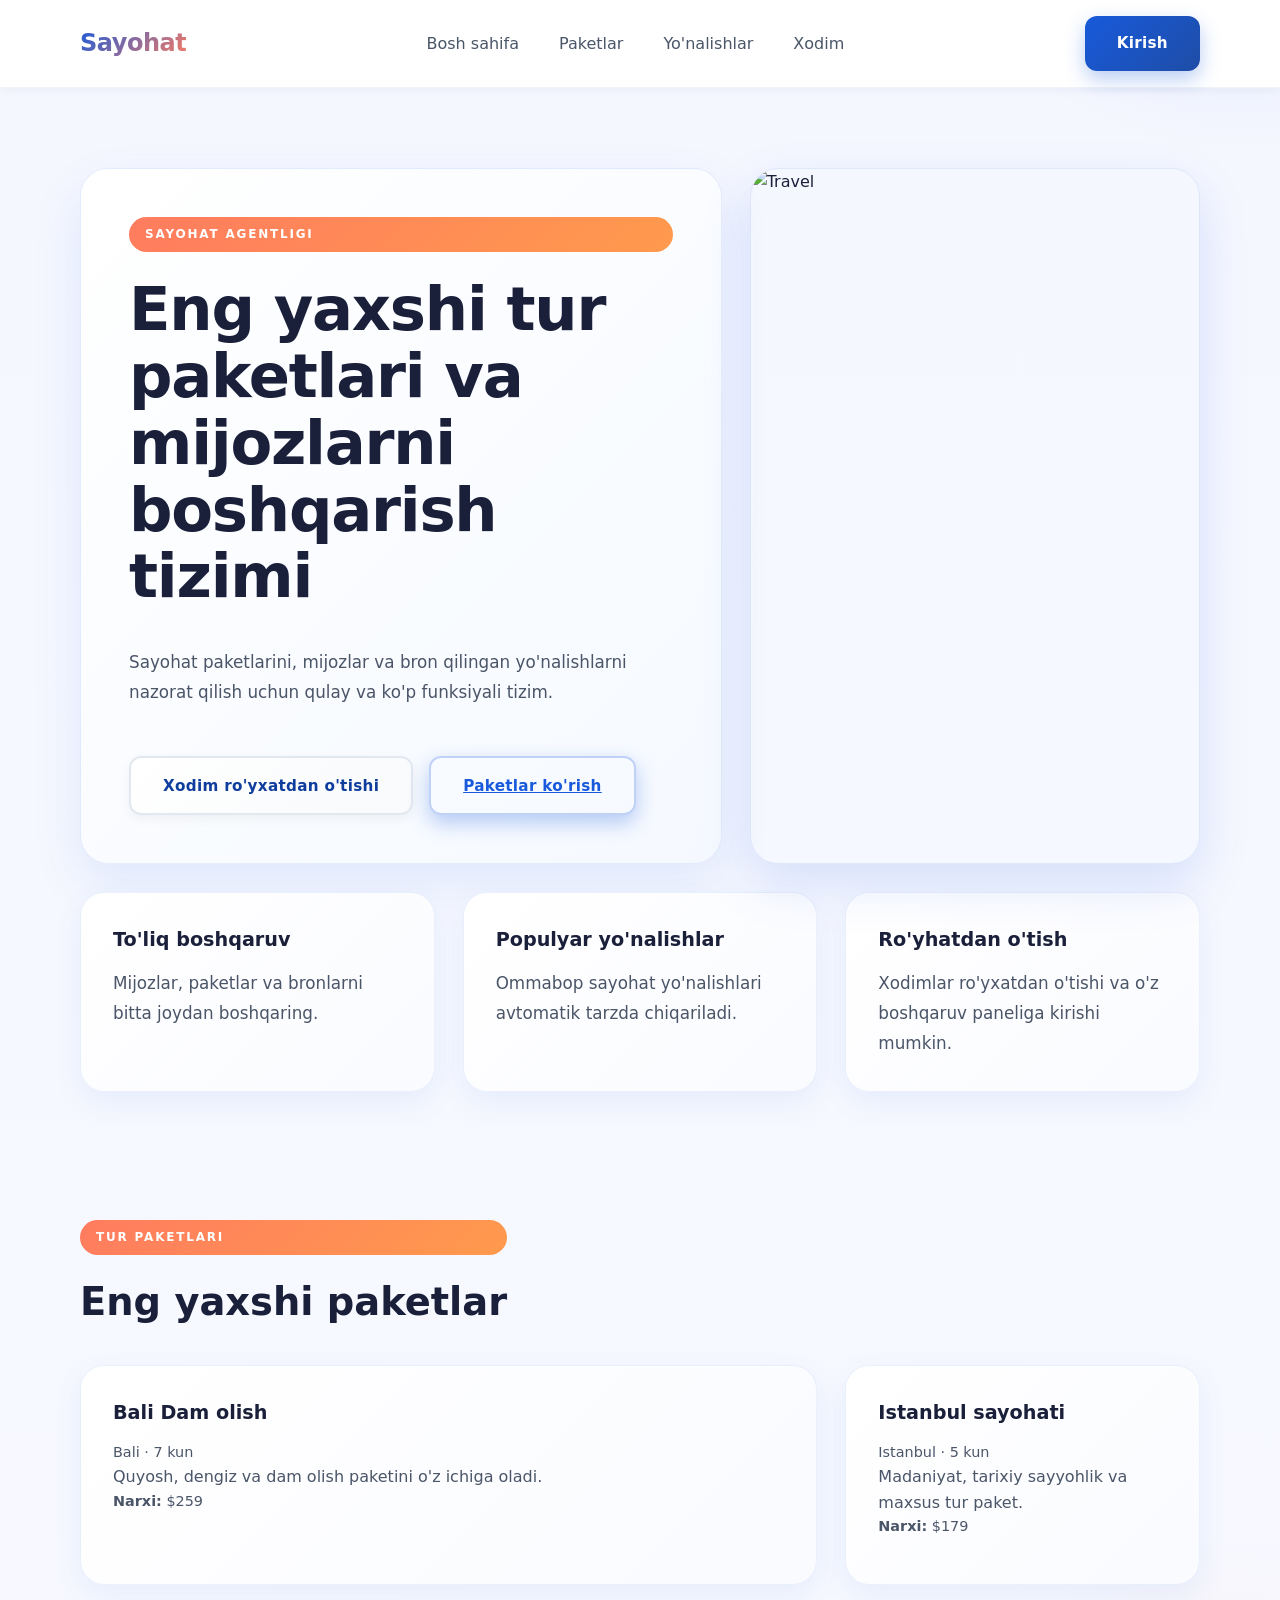
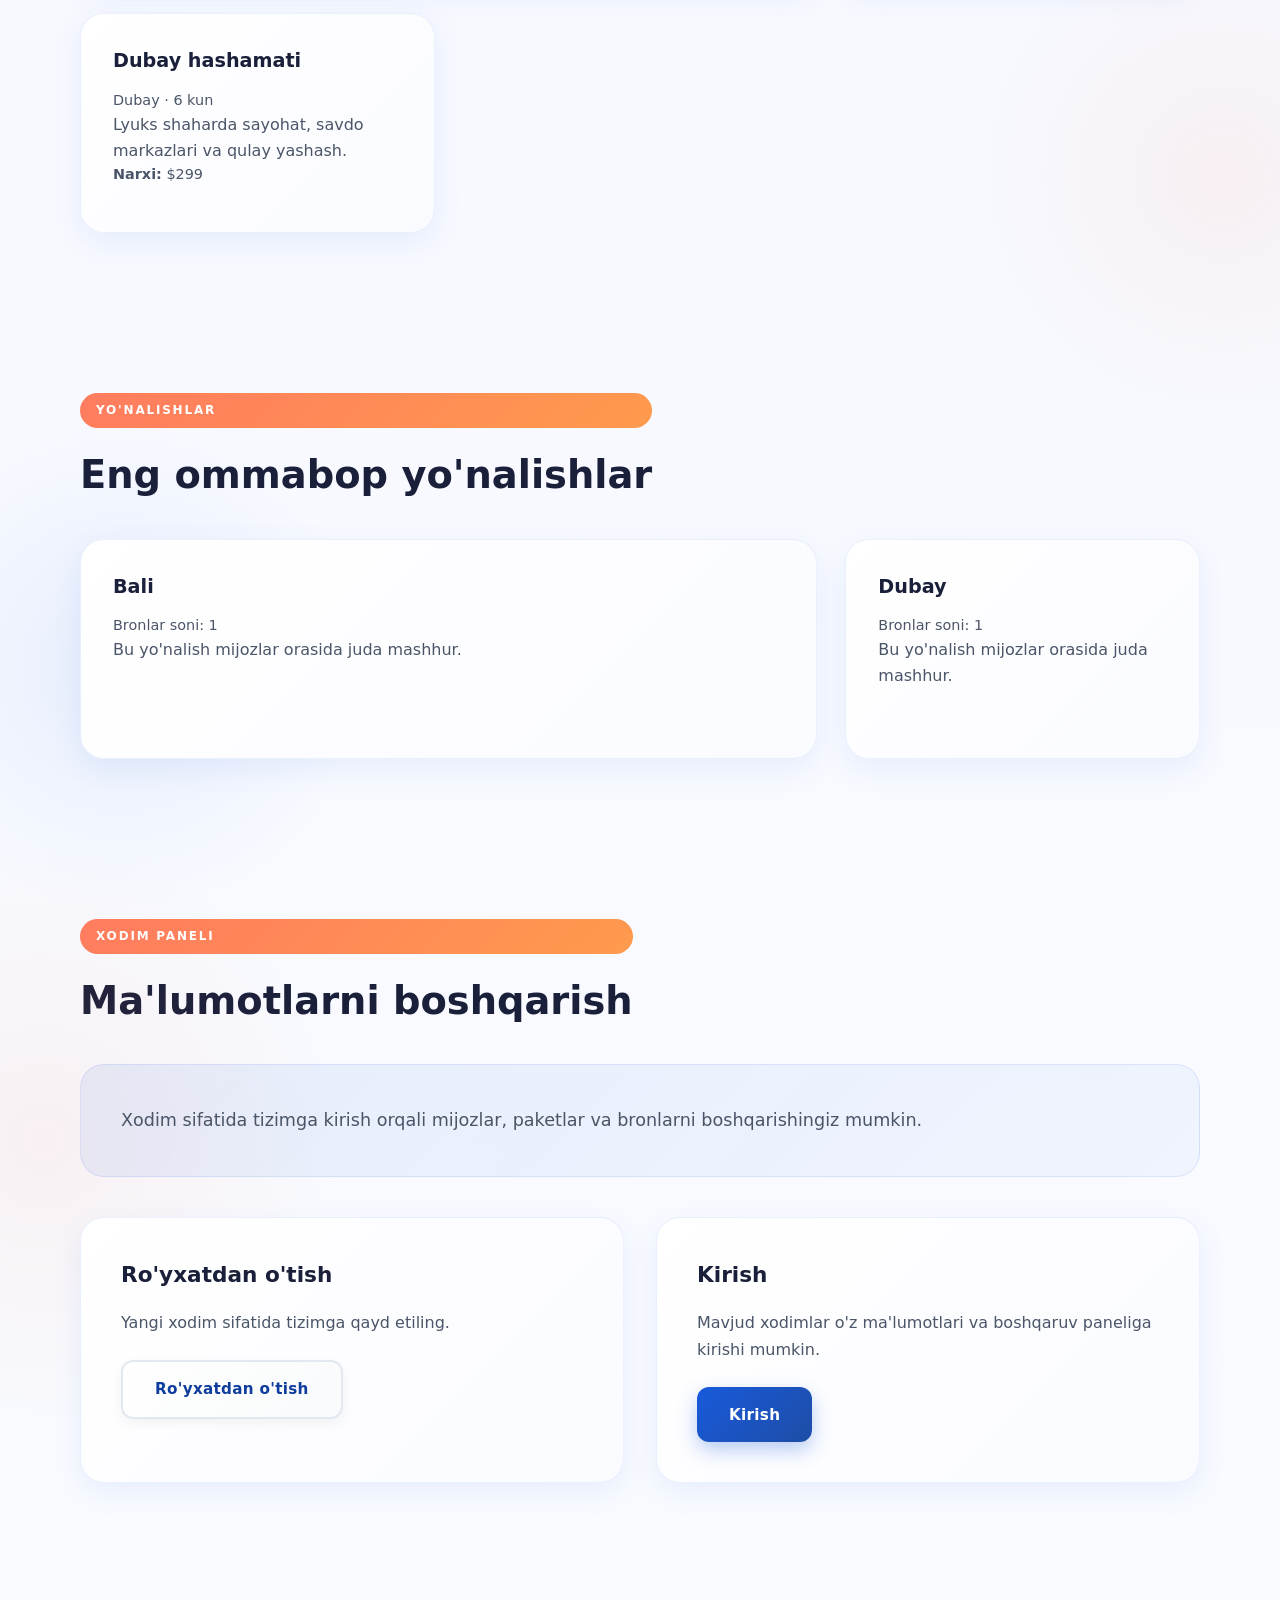
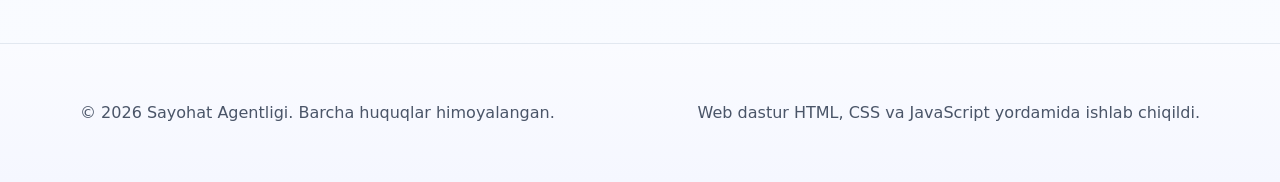
==== index.html @ 562f834c "sayohat loyihasi" ====
<!DOCTYPE html>
<html lang="uz">

<head>
    <meta charset="UTF-8" />
    <meta name="viewport" content="width=device-width, initial-scale=1.0" />
    <title>Sayohat Agentligi Boshqaruv Tizimi</title>
    <link rel="stylesheet" href="styles.css" />
</head>

<body>
    <header class="site-header">
        <div class="container header-inner">
            <div class="brand">Sayohat</div>
            <nav class="nav-links">
                <a href="#home">Bosh sahifa</a>
                <a href="#packages">Paketlar</a>
                <a href="#destinations">Yo'nalishlar</a>
                <a href="#dashboard">Xodim</a>
            </nav>
            <button id="open-login" class="btn btn-primary">Kirish</button>
        </div>
    </header>

    <main>
        <section class="hero" id="home">
            <div class="container landing-grid">
                <article class="hero-card">
                    <span class="eyebrow">Sayohat Agentligi</span>
                    <h1>Eng yaxshi tur paketlari va mijozlarni boshqarish tizimi</h1>
                    <p>Sayohat paketlarini, mijozlar va bron qilingan yo'nalishlarni nazorat qilish uchun qulay va ko'p
                        funksiyali tizim.</p>
                    <div class="hero-actions">
                        <button id="open-register" class="btn btn-secondary">Xodim ro'yxatdan o'tishi</button>
                        <a href="#packages" class="btn btn-primary btn-link">Paketlar ko'rish</a>
                    </div>
                </article>
                <article class="card mini-card">
                    <h3>To'liq boshqaruv</h3>
                    <p>Mijozlar, paketlar va bronlarni bitta joydan boshqaring.</p>
                </article>
                <article class="card mini-card">
                    <h3>Populyar yo'nalishlar</h3>
                    <p>Ommabop sayohat yo'nalishlari avtomatik tarzda chiqariladi.</p>
                </article>
                <article class="card mini-card">
                    <h3>Ro'yhatdan o'tish</h3>
                    <p>Xodimlar ro'yxatdan o'tishi va o'z boshqaruv paneliga kirishi mumkin.</p>
                </article>
                <article class="hero-image">
                    <img src="https://images.unsplash.com/photo-1507525428034-b723cf961d3e?auto=format&fit=crop&w=900&q=80"
                        alt="Travel" />
                </article>
            </div>
        </section>

        <section class="packages" id="packages">
            <div class="container">
                <div class="section-header">
                    <div>
                        <span class="eyebrow">Tur paketlari</span>
                        <h2>Eng yaxshi paketlar</h2>
                    </div>
                </div>
                <div id="package-list" class="grid"></div>
            </div>
        </section>

        <section class="popular-destinations" id="destinations">
            <div class="container">
                <div class="section-header">
                    <div>
                        <span class="eyebrow">Yo'nalishlar</span>
                        <h2>Eng ommabop yo'nalishlar</h2>
                    </div>
                </div>
                <div id="destination-list" class="grid"></div>
            </div>
        </section>

        <section class="dashboard" id="dashboard">
            <div class="container section-header">
                <div>
                    <span class="eyebrow">Xodim paneli</span>
                    <h2>Ma'lumotlarni boshqarish</h2>
                </div>
            </div>
            <div class="container">
                <div class="dashboard-instructions">
                    <p>Xodim sifatida tizimga kirish orqali mijozlar, paketlar va bronlarni boshqarishingiz mumkin.</p>
                </div>
                <div class="dashboard-cards">
                    <article class="dashboard-card">
                        <h3>Ro'yxatdan o'tish</h3>
                        <p>Yangi xodim sifatida tizimga qayd etiling.</p>
                        <button id="open-register-2" class="btn btn-secondary">Ro'yxatdan o'tish</button>
                    </article>
                    <article class="dashboard-card">
                        <h3>Kirish</h3>
                        <p>Mavjud xodimlar o'z ma'lumotlari va boshqaruv paneliga kirishi mumkin.</p>
                        <button id="open-login-2" class="btn btn-primary">Kirish</button>
                    </article>
                </div>
            </div>
        </section>
    </main>

    <footer class="site-footer">
        <div class="container footer-inner">
            <p>&copy; 2026 Sayohat Agentligi. Barcha huquqlar himoyalangan.</p>
            <p>Web dastur HTML, CSS va JavaScript yordamida ishlab chiqildi.</p>
        </div>
    </footer>

    <div id="modal" class="modal hidden">
        <div class="modal-content">
            <div class="modal-header">
                <h3 id="modal-title">Kirish</h3>
                <button id="close-modal" class="close-btn">×</button>
            </div>
            <div class="modal-body">
                <form id="auth-form" class="auth-form">
                    <div class="form-group">
                        <label for="employee-name">Ismingiz</label>
                        <input type="text" id="employee-name" required />
                    </div>
                    <div class="form-group">
                        <label for="employee-email">Email</label>
                        <input type="email" id="employee-email" required />
                    </div>
                    <div class="form-group">
                        <label for="employee-password">Parol</label>
                        <input type="password" id="employee-password" required minlength="6" />
                    </div>
                    <div class="form-actions">
                        <button type="button" id="fill-demo" class="btn btn-secondary">Demo to'ldirish</button>
                        <button type="submit" class="btn btn-primary">Yuborish</button>
                    </div>
                    <p id="auth-help" class="auth-help"></p>
                </form>
            </div>
        </div>
    </div>

    <div id="edit-modal" class="modal hidden">
        <div class="modal-content">
            <div class="modal-header">
                <h3 id="edit-title">Elementni tahrirlash</h3>
                <button id="close-edit-modal" class="close-btn">×</button>
            </div>
            <div class="modal-body" id="edit-body"></div>
        </div>
    </div>

    <script src="script.js"></script>
</body>

</html>
---- styles.css ----
:root {
    --bg: #f5f7ff;
    --surface: #ffffff;
    --primary: #185adb;
    --primary-strong: #0f3d9d;
    --secondary: #ff7c5f;
    --accent: #ff9a4d;
    --success: #10b981;
    --text: #1a1f3a;
    --text-secondary: #4a5568;
    --muted: #8792a3;
    --border: #e2e8f0;
    --shadow: 0 20px 50px rgba(15, 41, 99, 0.1);
    --shadow-md: 0 10px 30px rgba(15, 41, 99, 0.08);
    --shadow-sm: 0 4px 12px rgba(15, 41, 99, 0.06);
}

* {
    box-sizing: border-box;
}

*::-webkit-scrollbar {
    width: 8px;
    height: 8px;
}

*::-webkit-scrollbar-track {
    background: transparent;
}

*::-webkit-scrollbar-thumb {
    background: rgba(24, 90, 219, 0.3);
    border-radius: 4px;
}

*::-webkit-scrollbar-thumb:hover {
    background: rgba(24, 90, 219, 0.5);
}

html,
body {
    margin: 0;
    min-width: 0;
    overflow-x: hidden;
}

body {
    font-family: 'Segoe UI', Trebuchet MS, system-ui, -apple-system, BlinkMacSystemFont, sans-serif;
    background: linear-gradient(180deg, var(--bg) 0%, #f9fbff 100%);
    color: var(--text);
    line-height: 1.6;
    /* prevent site-wide horizontal scrolling */
}

/* Dashboard Layout System */
.app-shell {
    display: flex;
    min-height: 100vh;
}

.sidebar {
    width: 260px;
    background: var(--surface);
    border-right: 1px solid var(--border);
    flex-shrink: 0;
}

.dashboard-root {
    flex-grow: 1;
    min-width: 0;
}

main,
.app-shell,
.dashboard-root,
.sidebar,
.sidebar-nav,
.table-responsive,
.modal,
.modal-content,
.dashboard-panel-content {
    min-width: 0;
}

img {
    max-width: 100%;
    display: block;
}

button,
input,
select {
    font: inherit;
}

.container {
    width: min(1120px, calc(100% - 2rem));
    margin: 0 auto;
    min-width: 0;
}

.site-header {
    background: rgba(255, 255, 255, 0.95);
    backdrop-filter: blur(10px);
    position: sticky;
    top: 0;
    z-index: 20;
    border-bottom: 1px solid rgba(226, 232, 240, 0.5);
    box-shadow: 0 2px 10px rgba(15, 41, 99, 0.05);
}

.header-inner {
    display: flex;
    align-items: center;
    justify-content: space-between;
    gap: 1rem;
    padding: 1rem 0;
}

.brand {
    font-weight: 800;
    font-size: 1.5rem;
    background: linear-gradient(135deg, var(--primary) 0%, var(--secondary) 100%);
    -webkit-background-clip: text;
    -webkit-text-fill-color: transparent;
    background-clip: text;
    letter-spacing: -0.5px;
}

.nav-links {
    display: flex;
    align-items: center;
    gap: 2.5rem;
}

.nav-links a {
    color: var(--text-secondary);
    text-decoration: none;
    transition: all 0.3s ease;
    font-weight: 500;
    position: relative;
}

.nav-links a::after {
    content: '';
    position: absolute;
    bottom: -4px;
    left: 0;
    width: 0;
    height: 2px;
    background: linear-gradient(90deg, var(--primary), var(--secondary));
    transition: width 0.3s ease;
}

.nav-links a:hover {
    color: var(--primary);
}

.nav-links a:hover::after {
    width: 100%;
}

.btn {
    border: none;
    border-radius: 12px;
    padding: 0.95rem 2rem;
    cursor: pointer;
    transition: all 0.3s cubic-bezier(0.4, 0, 0.2, 1);
    font-weight: 600;
    font-size: 0.95rem;
    letter-spacing: 0.3px;
}

.btn:hover {
    transform: translateY(-3px);
    box-shadow: 0 15px 35px rgba(24, 90, 219, 0.25);
}

.btn:active {
    transform: translateY(-1px);
}

.btn-primary {
    background: linear-gradient(135deg, var(--primary) 0%, #1e4da6 100%);
    color: #fff;
    box-shadow: 0 8px 20px rgba(24, 90, 219, 0.3);
}

.btn-primary:hover {
    background: linear-gradient(135deg, #1e4da6 0%, #0f3d9d 100%);
}

.btn-secondary {
    background: linear-gradient(135deg, #fff 0%, #f8fafb 100%);
    color: var(--primary-strong);
    border: 2px solid var(--border);
    box-shadow: 0 4px 12px rgba(0, 0, 0, 0.05);
}

.btn-secondary:hover {
    background: linear-gradient(135deg, #f8fafb 0%, #f1f5ff 100%);
    border-color: var(--primary);
    box-shadow: 0 8px 20px rgba(24, 90, 219, 0.15);
}

.btn-link {
    background: transparent;
    color: var(--primary);
    border: 2px solid rgba(24, 90, 219, 0.25);
}

.btn-link:hover {
    background: rgba(24, 90, 219, 0.05);
    border-color: var(--primary);
}

.hero {
    padding: 5rem 0 3rem;
    position: relative;
    overflow: hidden;
}

.hero::before {
    content: '';
    position: absolute;
    top: -50%;
    right: -20%;
    width: 600px;
    height: 600px;
    background: radial-gradient(circle, rgba(24, 90, 219, 0.1) 0%, transparent 70%);
    border-radius: 50%;
    z-index: 0;
}

.landing-grid {
    display: grid;
    grid-template-columns: repeat(12, minmax(0, 1fr));
    grid-auto-rows: minmax(200px, auto);
    gap: 1.75rem;
    position: relative;
    z-index: 1;
}

.hero-card {
    grid-column: 1 / span 7;
    grid-row: 1 / span 3;
    padding: 3rem;
    background: linear-gradient(135deg, #ffffff 0%, #f5f9ff 100%);
    border-radius: 28px;
    box-shadow: 0 20px 50px rgba(24, 90, 219, 0.1);
    display: flex;
    flex-direction: column;
    justify-content: center;
    border: 1px solid rgba(24, 90, 219, 0.1);
    transition: all 0.4s cubic-bezier(0.4, 0, 0.2, 1);
}

.hero-card:hover {
    box-shadow: 0 30px 70px rgba(24, 90, 219, 0.15);
    transform: translateY(-8px);
}

.hero-image {
    grid-column: 8 / span 5;
    grid-row: 1 / span 3;
    border-radius: 28px;
    overflow: hidden;
    box-shadow: 0 20px 50px rgba(24, 90, 219, 0.15);
    min-height: 420px;
    position: relative;
    border: 1px solid rgba(24, 90, 219, 0.1);
    transition: all 0.4s cubic-bezier(0.4, 0, 0.2, 1);
}

.hero-image:hover {
    box-shadow: 0 30px 70px rgba(24, 90, 219, 0.2);
    transform: translateY(-8px);
}

.hero-image img {
    width: 100%;
    height: 100%;
    object-fit: cover;
    transition: transform 0.4s ease;
}

.hero-image:hover img {
    transform: scale(1.05);
}

.mini-card {
    border-radius: 24px;
    box-shadow: 0 10px 30px rgba(24, 90, 219, 0.08);
    padding: 2rem;
    background: linear-gradient(135deg, #ffffff 0%, #fafbff 100%);
    border: 1px solid rgba(24, 90, 219, 0.08);
    transition: all 0.4s cubic-bezier(0.4, 0, 0.2, 1);
    position: relative;
    overflow: hidden;
}

.mini-card::before {
    content: '';
    position: absolute;
    top: -50%;
    right: -50%;
    width: 200px;
    height: 200px;
    background: radial-gradient(circle, var(--secondary) 0%, transparent 70%);
    opacity: 0;
    transition: opacity 0.4s ease;
}

.mini-card:hover {
    box-shadow: 0 20px 50px rgba(24, 90, 219, 0.12);
    transform: translateY(-6px);
}

.mini-card h3 {
    color: var(--text);
    font-size: 1.25rem;
    margin: 0 0 0.75rem;
}

.mini-card p {
    color: var(--muted);
    margin: 0;
    line-height: 1.6;
}

article.mini-card:nth-child(2) {
    grid-column: 1 / span 4;
}

article.mini-card:nth-child(3) {
    grid-column: 5 / span 4;
}

article.mini-card:nth-child(4) {
    grid-column: 9 / span 4;
}

.eyebrow {
    display: inline-block;
    text-transform: uppercase;
    letter-spacing: 0.15em;
    font-size: 0.75rem;
    font-weight: 700;
    background: linear-gradient(135deg, var(--secondary) 0%, var(--accent) 100%);
    color: #fff;
    padding: 0.5rem 1rem;
    border-radius: 50px;
    margin-bottom: 1.5rem;
}

.hero h1 {
    font-size: clamp(2.2rem, 5vw, 3.8rem);
    line-height: 1.1;
    margin: 0 0 1.25rem;
    color: var(--text);
    font-weight: 800;
    letter-spacing: -0.02em;
}

.hero p {
    max-width: 35rem;
    line-height: 1.8;
    color: var(--text-secondary);
    font-size: 1.05rem;
}

.hero-actions {
    display: flex;
    gap: 1rem;
    flex-wrap: wrap;
    margin-top: 2rem;
}

.feature-cards {
    display: grid;
    grid-template-columns: repeat(3, minmax(0, 1fr));
    gap: 1.5rem;
    margin: 3rem auto;
}

.card {
    padding: 2rem;
    background: linear-gradient(135deg, var(--surface) 0%, #fafbff 100%);
    border-radius: 24px;
    box-shadow: 0 10px 30px rgba(24, 90, 219, 0.08);
    border: 1px solid rgba(24, 90, 219, 0.08);
    transition: all 0.4s cubic-bezier(0.4, 0, 0.2, 1);
}

.card:hover {
    box-shadow: 0 20px 50px rgba(24, 90, 219, 0.12);
    transform: translateY(-6px);
}

.card h3 {
    margin-top: 0;
    color: var(--text);
    font-size: 1.2rem;
}

.section-header {
    display: flex;
    align-items: center;
    justify-content: space-between;
    gap: 1rem;
    margin-bottom: 2.5rem;
}

.section-header h2 {
    font-size: clamp(1.8rem, 3vw, 2.5rem);
    line-height: 1.2;
    margin: 0;
    color: var(--text);
    font-weight: 800;
}

.section-header div {
    display: flex;
    flex-direction: column;
}

.packages,
.popular-destinations {
    padding: 5rem 0;
    position: relative;
}

.packages::before {
    content: '';
    position: absolute;
    top: 50%;
    right: -15%;
    width: 500px;
    height: 500px;
    background: radial-gradient(circle, rgba(255, 124, 95, 0.08) 0%, transparent 70%);
    border-radius: 50%;
    z-index: 0;
}

.popular-destinations::before {
    content: '';
    position: absolute;
    top: 20%;
    left: -10%;
    width: 500px;
    height: 500px;
    background: radial-gradient(circle, rgba(24, 90, 219, 0.08) 0%, transparent 70%);
    border-radius: 50%;
    z-index: 0;
}

.packages .container,
.popular-destinations .container {
    position: relative;
    z-index: 1;
}

.grid {
    display: grid;
    gap: 1.75rem;
}

.packages .grid,
.popular-destinations .grid {
    grid-template-columns: repeat(auto-fit, minmax(260px, 1fr));
    grid-auto-rows: minmax(220px, auto);
    grid-auto-flow: dense;
}

.packages .grid article:nth-child(1),
.popular-destinations .grid article:nth-child(1) {
    grid-column: span 2;
}

.package-card,
.destination-card {
    background: linear-gradient(135deg, var(--surface) 0%, #fafbff 100%);
    border-radius: 24px;
    padding: 2rem;
    box-shadow: 0 10px 30px rgba(24, 90, 219, 0.08);
    border: 1px solid rgba(24, 90, 219, 0.08);
    transition: all 0.4s cubic-bezier(0.4, 0, 0.2, 1);
    height: 100%;
}

.package-card:hover,
.destination-card:hover {
    box-shadow: 0 20px 50px rgba(24, 90, 219, 0.12);
    transform: translateY(-8px);
}

.package-card h3,
.destination-card h3 {
    margin: 0 0 0.75rem;
    color: var(--text);
    font-size: 1.2rem;
}

.package-card p,
.destination-card p {
    color: var(--text-secondary);
    margin: 0;
}

.dashboard {
    padding: 5rem 0 6rem;
    position: relative;
}

.dashboard::before {
    content: '';
    position: absolute;
    top: 0;
    left: -20%;
    width: 600px;
    height: 600px;
    background: radial-gradient(circle, rgba(255, 124, 95, 0.08) 0%, transparent 70%);
    border-radius: 50%;
    z-index: 0;
}

.dashboard-instructions {
    background: linear-gradient(135deg, rgba(24, 90, 219, 0.08) 0%, rgba(24, 90, 219, 0.04) 100%);
    border-radius: 24px;
    padding: 2.5rem;
    margin-bottom: 2.5rem;
    border: 1px solid rgba(24, 90, 219, 0.1);
    position: relative;
    z-index: 1;
}

.dashboard-instructions p {
    margin: 0;
    color: var(--text-secondary);
    font-size: 1.1rem;
    line-height: 1.8;
}

.dashboard-cards {
    display: grid;
    grid-template-columns: repeat(2, minmax(0, 1fr));
    gap: 2rem;
    position: relative;
    z-index: 1;
}

.dashboard-card {
    background: linear-gradient(135deg, var(--surface) 0%, #fafbff 100%);
    border-radius: 24px;
    padding: 2.5rem;
    box-shadow: 0 10px 30px rgba(24, 90, 219, 0.08);
    border: 1px solid rgba(24, 90, 219, 0.08);
    transition: all 0.4s cubic-bezier(0.4, 0, 0.2, 1);
}

.dashboard-card:hover {
    box-shadow: 0 20px 50px rgba(24, 90, 219, 0.12);
    transform: translateY(-8px);
}

.dashboard-card h3 {
    color: var(--text);
    font-size: 1.35rem;
    margin: 0 0 1rem;
}

.dashboard-card p {
    color: var(--text-secondary);
    margin: 0 0 1.5rem;
    line-height: 1.7;
}

.site-footer {
    padding: 3.5rem 0;
    background: linear-gradient(180deg, #fafbff 0%, #f5f7ff 100%);
    border-top: 1px solid var(--border);
    margin-top: 4rem;
}

.footer-inner {
    display: flex;
    justify-content: space-between;
    gap: 1rem;
    flex-wrap: wrap;
    color: var(--text-secondary);
}

.footer-inner p {
    margin: 0;
}

.modal,
.dashboard-panel {
    position: fixed;
    inset: 0;
    background: linear-gradient(135deg, rgba(15, 41, 99, 0.85) 0%, rgba(24, 90, 219, 0.7) 100%);
    display: flex;
    align-items: center;
    justify-content: center;
    padding: 0.75rem;
    z-index: 50;
    backdrop-filter: blur(12px);
    -webkit-backdrop-filter: blur(12px);
    animation: fadeInOverlay 0.4s ease;
    overflow-y: auto;
    overflow-x: hidden;
}

@keyframes fadeInOverlay {
    from {
        opacity: 0;
    }

    to {
        opacity: 1;
    }
}

.modal.hidden,
.dashboard-panel.hidden {
    display: none;
}

.modal-content {
    width: min(calc(100% - 1rem), 480px);
    max-height: 90vh;
    background: linear-gradient(135deg, rgba(255, 255, 255, 0.95) 0%, rgba(250, 251, 255, 0.98) 100%);
    border-radius: 32px;
    padding: 2.5rem;
    box-shadow:
        0 0 60px rgba(24, 90, 219, 0.3),
        0 20px 80px rgba(15, 41, 99, 0.25),
        inset 0 1px 0 rgba(255, 255, 255, 0.6);
    border: 1px solid rgba(255, 255, 255, 0.9);
    backdrop-filter: blur(20px);
    -webkit-backdrop-filter: blur(20px);
    animation: modalPopIn 0.5s cubic-bezier(0.34, 1.56, 0.64, 1);
    position: relative;
    overflow-y: auto;
    overflow-x: hidden;
    margin: auto;
}

.modal-content::before {
    content: '';
    position: absolute;
    top: -50%;
    right: -50%;
    width: 500px;
    height: 500px;
    background: radial-gradient(circle, rgba(24, 90, 219, 0.15) 0%, transparent 70%);
    border-radius: 50%;
    z-index: 0;
}

.modal-content::after {
    content: '';
    position: absolute;
    bottom: -50%;
    left: -30%;
    width: 400px;
    height: 400px;
    background: radial-gradient(circle, rgba(255, 124, 95, 0.1) 0%, transparent 70%);
    border-radius: 50%;
    z-index: 0;
}

@keyframes modalPopIn {
    0% {
        opacity: 0;
        transform: scale(0.85) translateY(40px) perspective(1200px) rotateX(15deg);
    }

    50% {
        transform: scale(1.02) translateY(-5px) perspective(1200px) rotateX(-2deg);
    }

    100% {
        opacity: 1;
        transform: scale(1) translateY(0) perspective(1200px) rotateX(0deg);
    }
}

.dashboard-panel-content {
    width: min(100%, 900px);
    max-height: 90vh;
    background: linear-gradient(135deg, rgba(255, 255, 255, 0.95) 0%, rgba(250, 251, 255, 0.98) 100%);
    border-radius: 32px;
    padding: 2.5rem;
    box-shadow:
        0 0 60px rgba(24, 90, 219, 0.3),
        0 20px 80px rgba(15, 41, 99, 0.25),
        inset 0 1px 0 rgba(255, 255, 255, 0.6);
    border: 1px solid rgba(255, 255, 255, 0.9);
    backdrop-filter: blur(20px);
    -webkit-backdrop-filter: blur(20px);
    animation: modalPopIn 0.5s cubic-bezier(0.34, 1.56, 0.64, 1);
    position: relative;
    overflow-y: auto;
    overflow-x: hidden;
    margin: auto;
}

.dashboard-panel-content::before {
    content: '';
    position: absolute;
    top: -50%;
    right: -50%;
    width: 500px;
    height: 500px;
    background: radial-gradient(circle, rgba(24, 90, 219, 0.15) 0%, transparent 70%);
    border-radius: 50%;
    z-index: 0;
}

.modal-header,
.dashboard-panel-header {
    display: flex;
    align-items: center;
    justify-content: space-between;
    gap: 1rem;
    margin-bottom: 1.25rem;
    position: relative;
    z-index: 1;
}

.modal-header h3,
.dashboard-panel-header h2 {
    font-size: 1.5rem;
    margin: 0;
    background: linear-gradient(135deg, var(--primary) 0%, var(--secondary) 100%);
    -webkit-background-clip: text;
    -webkit-text-fill-color: transparent;
    background-clip: text;
    font-weight: 800;
    letter-spacing: -0.5px;
    flex: 1;
}

.close-btn {
    background: linear-gradient(135deg, rgba(226, 232, 240, 0.5) 0%, rgba(200, 210, 230, 0.3) 100%);
    border: 1px solid rgba(255, 255, 255, 0.6);
    width: 40px;
    height: 40px;
    display: flex;
    align-items: center;
    justify-content: center;
    font-size: 1.25rem;
    line-height: 1;
    cursor: pointer;
    color: var(--muted);
    transition: all 0.3s cubic-bezier(0.4, 0, 0.2, 1);
    padding: 0;
    border-radius: 10px;
    position: relative;
    z-index: 2;
    flex-shrink: 0;
}

.close-btn:hover {
    background: linear-gradient(135deg, rgba(255, 124, 95, 0.3) 0%, rgba(255, 154, 77, 0.2) 100%);
    color: var(--secondary);
    border-color: rgba(255, 124, 95, 0.5);
    transform: rotate(90deg) scale(1.1);
    box-shadow: 0 8px 20px rgba(255, 124, 95, 0.2);
}

.modal-body {
    position: relative;
    z-index: 1;
}

.auth-form {
    display: grid;
    gap: 1.25rem;
}

.form-group {
    display: flex;
    flex-direction: column;
    position: relative;
}

.form-group label {
    display: block;
    margin-bottom: 0.5rem;
    font-weight: 700;
    background: linear-gradient(135deg, var(--primary) 0%, var(--text) 100%);
    -webkit-background-clip: text;
    -webkit-text-fill-color: transparent;
    background-clip: text;
    font-size: 0.85rem;
    text-transform: uppercase;
    letter-spacing: 0.05em;
}

.form-group input,
.form-group select,
.form-group textarea {
    width: 100%;
    padding: 1rem 1.25rem;
    border-radius: 16px;
    border: 1.5px solid rgba(24, 90, 219, 0.2);
    background: linear-gradient(135deg, rgba(250, 251, 255, 0.6) 0%, rgba(245, 247, 255, 0.4) 100%);
    backdrop-filter: blur(10px);
    font-size: 0.9rem;
    color: var(--text);
    transition: all 0.3s cubic-bezier(0.4, 0, 0.2, 1);
    box-shadow: inset 0 2px 5px rgba(15, 41, 99, 0.05);
}

.form-group input::placeholder {
    color: var(--muted);
}

.form-group input:hover,
.form-group select:hover,
.form-group textarea:hover {
    border-color: rgba(24, 90, 219, 0.4);
    box-shadow: inset 0 2px 5px rgba(15, 41, 99, 0.08), 0 4px 12px rgba(24, 90, 219, 0.1);
}

.form-group input:focus,
.form-group select:focus,
.form-group textarea:focus {
    outline: none;
    border-color: var(--primary);
    background: linear-gradient(135deg, rgba(255, 255, 255, 0.95) 0%, rgba(250, 251, 255, 0.85) 100%);
    box-shadow:
        0 0 0 4px rgba(24, 90, 219, 0.15),
        inset 0 2px 5px rgba(15, 41, 99, 0.05),
        0 8px 25px rgba(24, 90, 219, 0.2);
    transform: translateY(-2px);
}

.auth-help {
    color: var(--text-secondary);
    margin-top: 0.75rem;
    font-size: 0.8rem;
    padding: 0.6rem 0.8rem;
    background: linear-gradient(135deg, rgba(24, 90, 219, 0.05) 0%, rgba(255, 124, 95, 0.05) 100%);
    border-radius: 12px;
    border: 1px solid rgba(24, 90, 219, 0.1);
    line-height: 1.6;
}

.auth-help code {
    background: rgba(24, 90, 219, 0.15);
    color: var(--primary);
    padding: 0.3rem 0.6rem;
    border-radius: 6px;
    font-family: 'Courier New', monospace;
    font-weight: 600;
    font-size: 0.75rem;
}

.auth-form .btn {
    margin-top: 0.75rem;
    padding: 1rem 1.5rem;
    font-size: 0.95rem;
    font-weight: 700;
    text-transform: uppercase;
    letter-spacing: 0.1em;
    position: relative;
    overflow: hidden;
}

.auth-form .btn::before {
    content: '';
    position: absolute;
    top: 0;
    left: -100%;
    width: 100%;
    height: 100%;
    background: linear-gradient(90deg, transparent, rgba(255, 255, 255, 0.3), transparent);
    transition: left 0.5s ease;
}

.auth-form .btn:hover::before {
    left: 100%;
}

.form-actions {
    display: flex;
    gap: 0.75rem;
    flex-wrap: wrap;
}

.form-actions .btn {
    flex: 1 1 auto;
    min-width: 140px;
}

.tabs {
    display: flex;
    gap: 1rem;
    flex-wrap: wrap;
    margin-top: 2rem;
    border-bottom: 2px solid var(--border);
}

.tab-btn {
    background: transparent;
    color: var(--text-secondary);
    border: none;
    border-bottom: 3px solid transparent;
    padding: 1rem 1.5rem;
    cursor: pointer;
    font-weight: 600;
    font-size: 0.95rem;
    transition: all 0.3s ease;
    margin-bottom: -2px;
}

.tab-btn:hover {
    color: var(--primary);
    border-bottom-color: rgba(24, 90, 219, 0.3);
}

.tab-btn.active {
    color: var(--primary);
    border-bottom-color: var(--primary);
}

.tab-content {
    display: none;
    margin-top: 2rem;
    animation: fadeIn 0.3s ease;
}

.tab-content.active {
    display: block;
}

@keyframes fadeIn {
    from {
        opacity: 0;
    }

    to {
        opacity: 1;
    }
}

.panel-actions {
    display: flex;
    justify-content: flex-end;
    margin-bottom: 1.5rem;
    gap: 1rem;
}

.table-responsive {
    overflow-x: auto;
}

.table {
    width: 100%;
    border-collapse: collapse;
    min-width: 0;
    /* allow tables to shrink on small screens */
}

.table th,
.table td {
    text-align: left;
    padding: 1.25rem 1rem;
    border-bottom: 1px solid var(--border);
}

.table th {
    color: var(--text);
    font-weight: 700;
    background: linear-gradient(180deg, #fafbff 0%, #f5f7ff 100%);
    font-size: 0.9rem;
    text-transform: uppercase;
    letter-spacing: 0.05em;
}

.table tbody tr {
    transition: all 0.2s ease;
}

.table tbody tr:hover {
    background: linear-gradient(180deg, #fafbff 0%, #f5f7ff 100%);
}

.table tbody tr:last-child td {
    border-bottom: none;
}

.small-text {
    color: var(--text-secondary);
    font-size: 0.9rem;
}

@media (max-width: 900px) {
    .app-shell {
        flex-direction: column;
    }

    .sidebar {
        width: 100%;
        border-right: none;
        border-bottom: 1px solid var(--border);
    }

    .nav-links {
        gap: 1.5rem;
        font-size: 0.9rem;
    }

    .hero {
        padding: 3rem 0 2rem;
    }

    .landing-grid {
        grid-auto-rows: minmax(150px, auto);
        gap: 1rem;
    }

    .hero-card {
        grid-column: 1 / span 12 !important;
        grid-row: auto !important;
        padding: 2rem;
    }

    .hero-image {
        grid-column: 1 / span 12 !important;
        grid-row: auto !important;
        min-height: 280px;
    }

    article.mini-card:nth-child(2),
    article.mini-card:nth-child(3),
    article.mini-card:nth-child(4) {
        grid-column: auto !important;
        grid-row: auto !important;
    }

    .packages,
    .popular-destinations,
    .dashboard {
        padding: 3rem 0;
    }

    .dashboard-cards {
        grid-template-columns: 1fr;
        gap: 1.5rem;
    }

    .feature-cards {
        grid-template-columns: 1fr;
    }

    .modal-content,
    .dashboard-panel-content {
        padding: 2rem;
    }

    .tabs {
        margin-top: 1.5rem;
    }

    .tab-btn {
        padding: 0.75rem 1rem;
        font-size: 0.85rem;
    }
}

@media (max-width: 640px) {
    .header-inner {
        padding: 1rem 0;
        flex-direction: row; /* Ustma-ust tushishni to'xtatamiz */
        justify-content: space-between;
        gap: 0.5rem;
    }

    .brand {
        font-size: 1.25rem;
    }

    .nav-links {
        display: none;
    }

    .nav-links a {
        font-size: 0.85rem;
    }

    .hero {
        padding: 2rem 0 1.5rem;
    }

    .hero h1 {
        font-size: 1.8rem;
    }

    .hero p {
        font-size: 0.95rem;
    }

    .hero-actions {
        flex-direction: column;
        gap: 0.75rem;
    }

    .hero-actions .btn {
        width: 100%;
    }

    .hero-card,
    .hero-image {
        padding: 1.5rem;
    }

    .mini-card {
        padding: 1.5rem;
    }

    .section-header {
        flex-direction: column;
        align-items: flex-start;
        margin-bottom: 1.5rem;
    }

    .section-header h2 {
        font-size: 1.5rem;
    }

    .packages .grid,
    .popular-destinations .grid {
        grid-template-columns: 1fr;
    }

    .packages .grid article:nth-child(1),
    .popular-destinations .grid article:nth-child(1) {
        grid-column: span 1;
    }

    .btn {
        padding: 0.85rem 1.5rem;
        font-size: 0.9rem;
    }

    .dashboard-card {
        padding: 1.5rem;
    }

    .dashboard-card h3 {
        font-size: 1.1rem;
    }

    .dashboard-instructions {
        padding: 1.5rem;
        margin-bottom: 1.5rem;
    }

    .dashboard-instructions p {
        font-size: 0.95rem;
    }

    .modal-content,
    .dashboard-panel-content {
        padding: 1.75rem;
        border-radius: 24px;
        width: min(100%, 450px);
        max-height: 85vh;
    }

    /* Narrow screens (phones ~300px wide) adjustments */
    @media (max-width: 400px) {
        .container {
            width: calc(100% - 1.5rem);
        }

        .modal-content,
        .dashboard-panel-content {
            padding: 1.25rem;
            border-radius: 20px;
        }

        .hero {
            padding: 1.25rem 0;
        }

        .hero-card {
            padding: 1.5rem 1rem;
            border-radius: 20px;
            text-align: center;
        }
        
        .hero-actions {
            justify-content: center;
        }

        .hero-image {
            min-height: 160px;
        }

        .nav-links {
            display: none;
        }

        .hero h1 {
            font-size: 1.5rem;
        }

        .header-inner {
            padding: 0.75rem 0;
            gap: 0.25rem;
        }

        .header-inner .btn {
            padding: 0.5rem 0.8rem;
            font-size: 0.8rem;
        }

        .brand {
            font-size: 1.05rem;
        }

        .btn {
            padding: 0.6rem 1rem;
            font-size: 0.9rem;
        }

        .auth-form .btn {
            padding: 0.75rem 1rem;
        }

        .table th,
        .table td {
            padding: 0.6rem 0.5rem;
            font-size: 0.85rem;
        }

        .dashboard-widgets {
            grid-template-columns: 1fr;
        }

        .dashboard-widgets {
            gap: 1rem;
        }

        .landing-grid {
            grid-template-columns: 1fr;
        }

        .dashboard-header {
            flex-direction: column;
            align-items: flex-start;
            gap: 0.75rem;
        }

        .dashboard-tools {
            width: 100%;
            flex-direction: column;
            align-items: stretch;
        }

        .dashboard-search {
            width: 100%;
            max-width: 100%;
        }

        .table th,
        .table td {
            white-space: normal;
        }

        .hero-actions .btn {
            width: 100%;
        }

        .tab-btn {
            width: 100%;
            padding: 0.65rem 0.85rem;
            font-size: 0.8rem;
        }

        .panel-actions {
            flex-direction: column;
            align-items: stretch;
        }

        .dashboard-widgets .card,
        .hero-card,
        .mini-card,
        .package-card,
        .destination-card,
        .dashboard-card {
            min-width: 0;
            padding: 1.25rem;
        }

        .brand {
            font-size: 1.1rem;
        }
    }

    .modal-header,
    .dashboard-panel-header {
        flex-direction: row;
        align-items: center;
        justify-content: space-between;
        margin-bottom: 1.25rem;
    }

    .modal-header h3,
    .dashboard-panel-header h2 {
        font-size: 1.3rem;
    }

    .close-btn {
        position: relative;
        right: auto;
        top: auto;
        width: 36px;
        height: 36px;
        font-size: 1.1rem;
    }

    .auth-form {
        gap: 1rem;
    }

    .form-group label {
        font-size: 0.8rem;
        margin-bottom: 0.4rem;
    }

    .form-group input,
    .form-group select,
    .form-group textarea {
        padding: 0.9rem 1rem;
        font-size: 0.9rem;
    }

    .auth-help {
        margin-top: 0.75rem;
        padding: 0.6rem 0.8rem;
        font-size: 0.8rem;
    }

    .auth-form .btn {
        margin-top: 0.75rem;
        padding: 0.95rem 1.5rem;
        font-size: 0.9rem;
    }

    .tabs {
        gap: 0.5rem;
        margin-bottom: 1rem;
    }

    .tab-btn {
        padding: 0.65rem 1rem;
        font-size: 0.8rem;
    }

    .panel-actions {
        flex-direction: column;
        margin-bottom: 1rem;
    }

    .panel-actions .btn {
        width: 100%;
    }

    .footer-inner {
        flex-direction: column;
        gap: 1rem;
    }
}

/* Sidebar active link styling */
.sidebar a.active-link {
    background: linear-gradient(135deg, var(--primary), var(--secondary));
    color: #fff !important;
    box-shadow: 0 10px 30px rgba(24, 90, 219, 0.12);
}

.sidebar a.active-link:hover {
    transform: none;
}
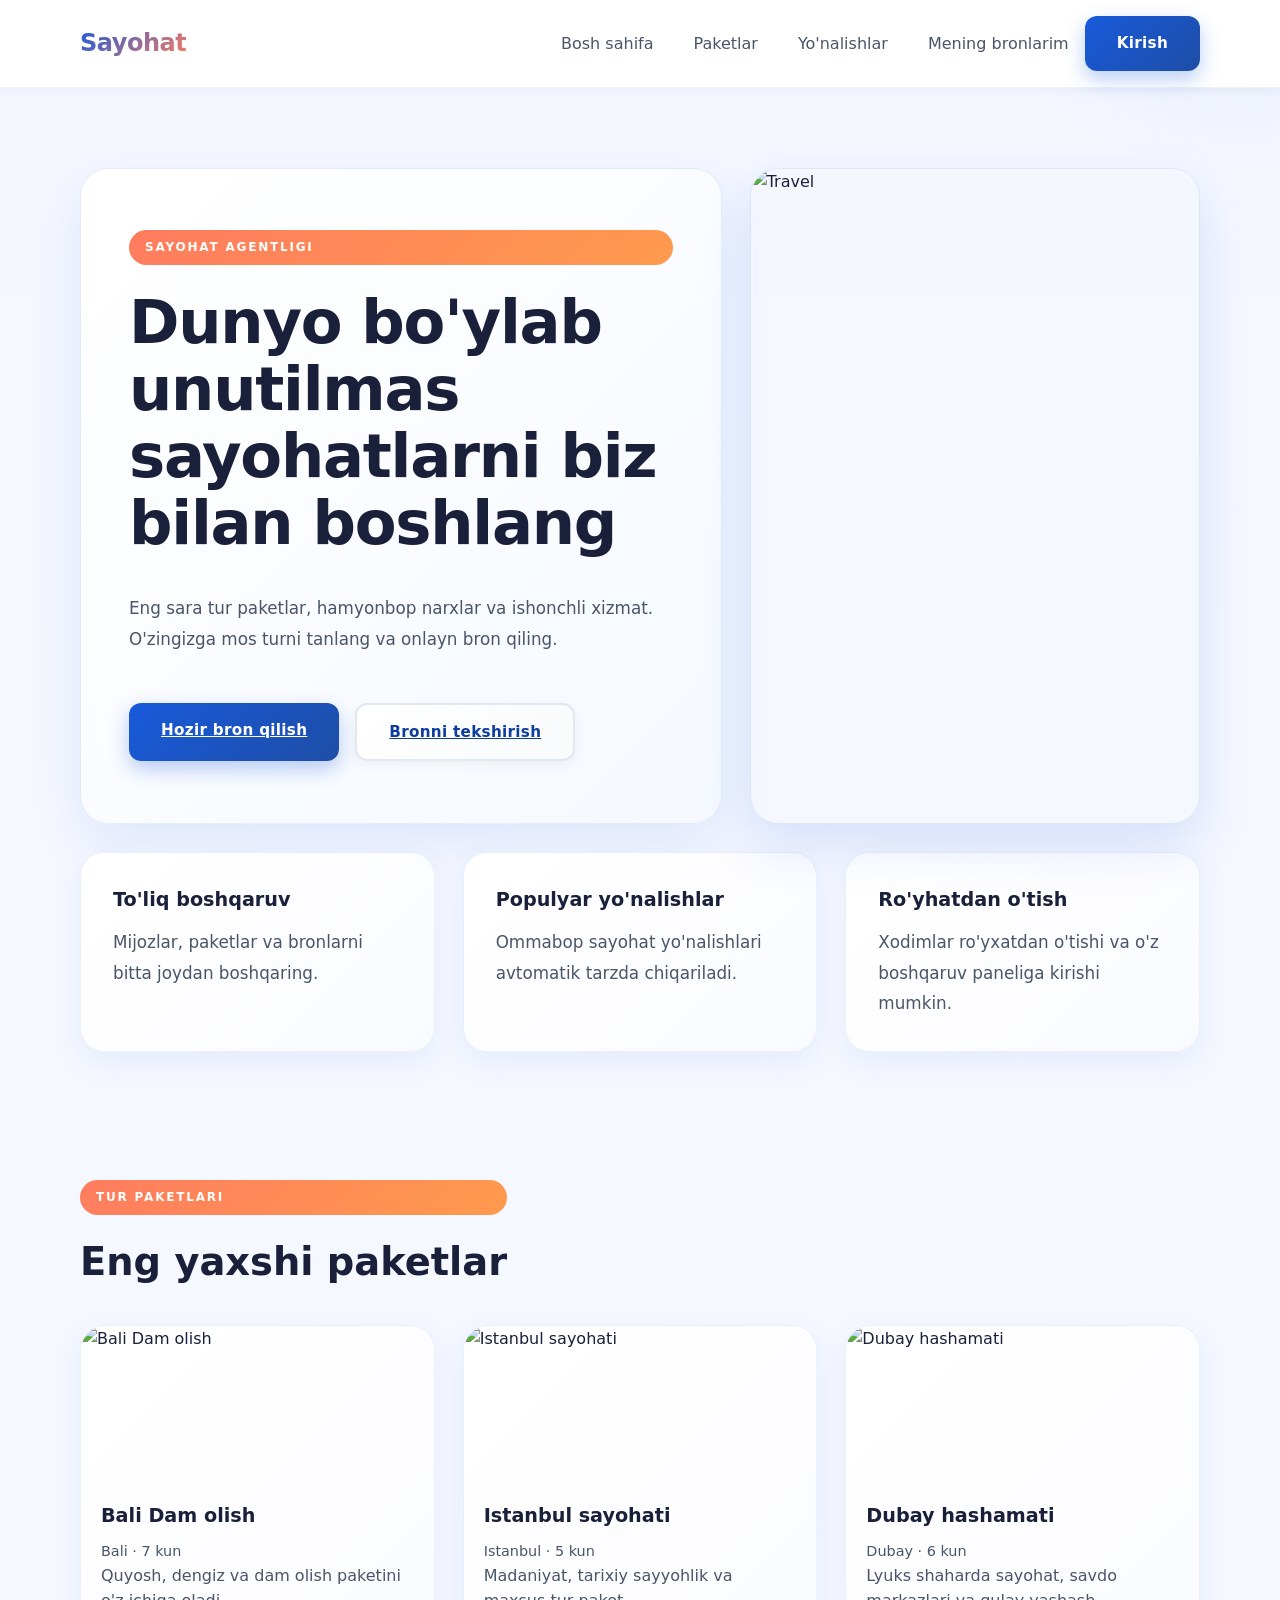
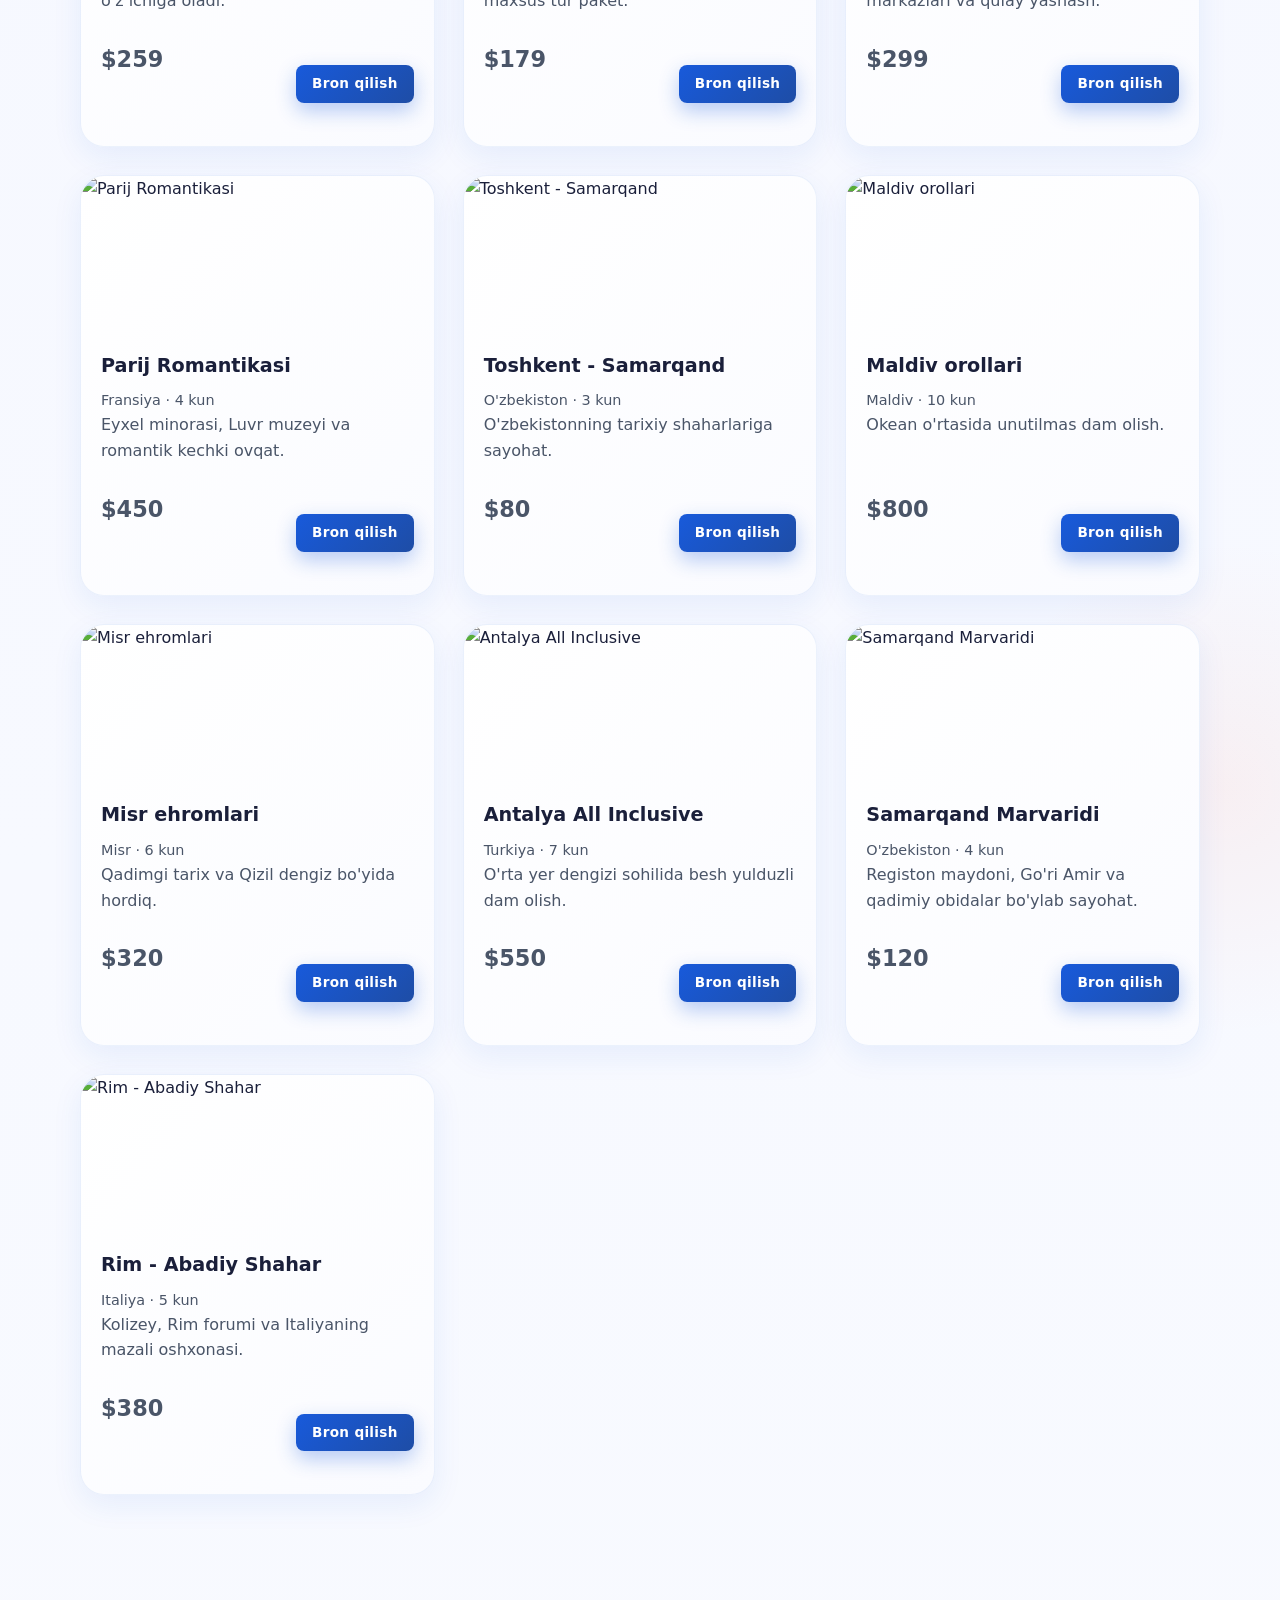
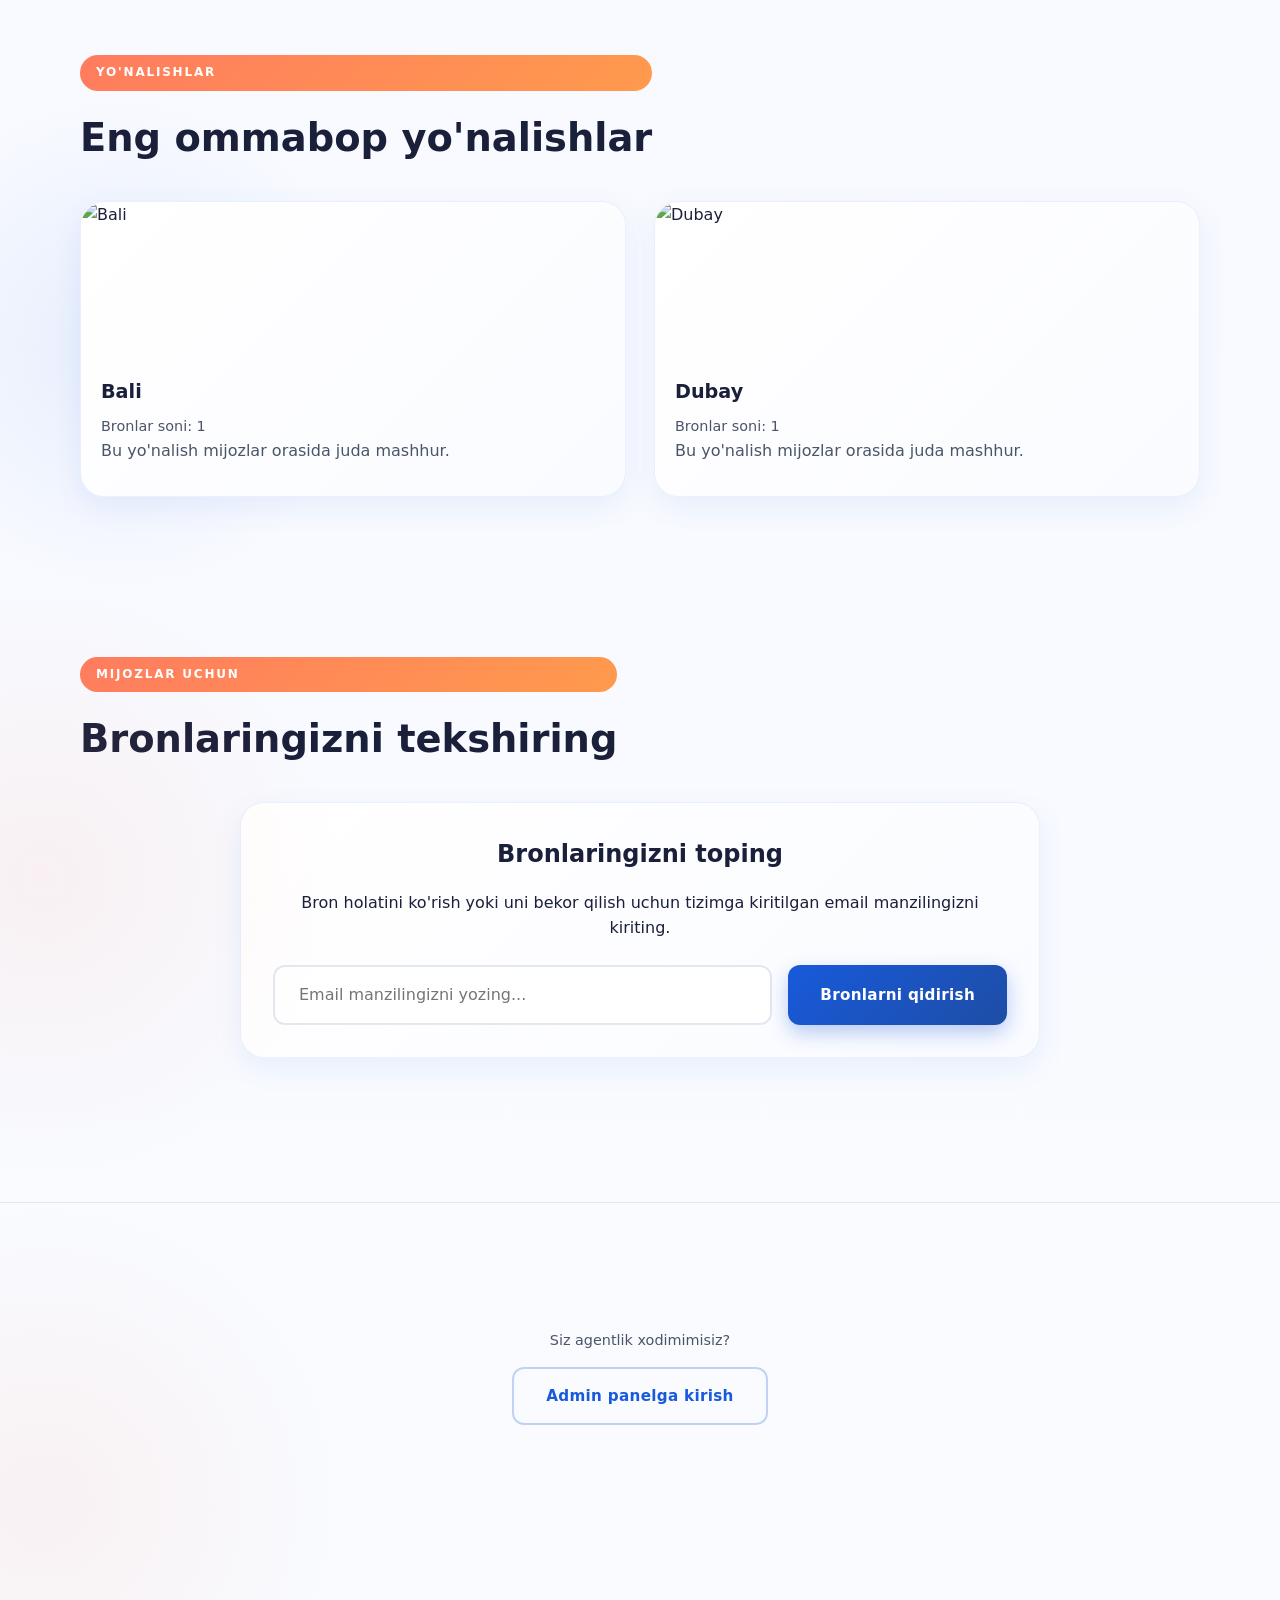
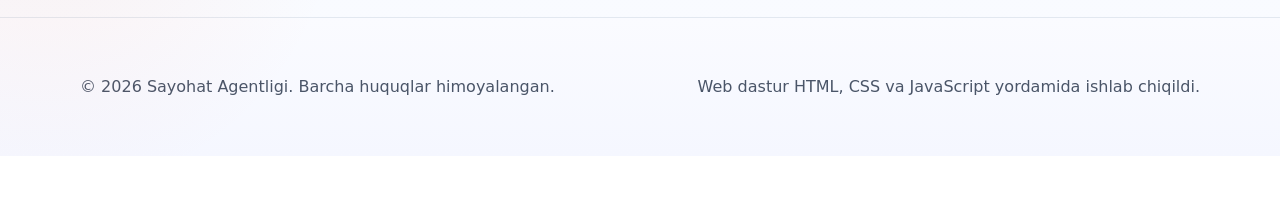
==== commit aa76ea12: "loyiha create" ====
--- a/index.html
+++ b/index.html
@@ -12,13 +12,21 @@
     <header class="site-header">
         <div class="container header-inner">
             <div class="brand">Sayohat</div>
-            <nav class="nav-links">
-                <a href="#home">Bosh sahifa</a>
-                <a href="#packages">Paketlar</a>
-                <a href="#destinations">Yo'nalishlar</a>
-                <a href="#dashboard">Xodim</a>
-            </nav>
-            <button id="open-login" class="btn btn-primary">Kirish</button>
+            <div class="header-actions">
+                <nav class="nav-links">
+                    <a href="#home">Bosh sahifa</a>
+                    <a href="#packages">Paketlar</a>
+                    <a href="#destinations">Yo'nalishlar</a>
+                    <a href="#my-bookings">Mening bronlarim</a>
+                </nav>
+                <button id="open-login" class="btn btn-primary">Kirish</button>
+                <!-- Burger Menu Tugmasi -->
+                <button id="menu-toggle" class="menu-toggle" aria-label="Menu">
+                    <span></span>
+                    <span></span>
+                    <span></span>
+                </button>
+            </div>
         </div>
     </header>
 
@@ -27,12 +35,11 @@
             <div class="container landing-grid">
                 <article class="hero-card">
                     <span class="eyebrow">Sayohat Agentligi</span>
-                    <h1>Eng yaxshi tur paketlari va mijozlarni boshqarish tizimi</h1>
-                    <p>Sayohat paketlarini, mijozlar va bron qilingan yo'nalishlarni nazorat qilish uchun qulay va ko'p
-                        funksiyali tizim.</p>
+                    <h1>Dunyo bo'ylab unutilmas sayohatlarni biz bilan boshlang</h1>
+                    <p>Eng sara tur paketlar, hamyonbop narxlar va ishonchli xizmat. O'zingizga mos turni tanlang va onlayn bron qiling.</p>
                     <div class="hero-actions">
-                        <button id="open-register" class="btn btn-secondary">Xodim ro'yxatdan o'tishi</button>
-                        <a href="#packages" class="btn btn-primary btn-link">Paketlar ko'rish</a>
+                        <a href="#packages" class="btn btn-primary">Hozir bron qilish</a>
+                        <a href="#my-bookings" class="btn btn-secondary">Bronni tekshirish</a>
                     </div>
                 </article>
                 <article class="card mini-card">
@@ -48,8 +55,7 @@
                     <p>Xodimlar ro'yxatdan o'tishi va o'z boshqaruv paneliga kirishi mumkin.</p>
                 </article>
                 <article class="hero-image">
-                    <img src="https://images.unsplash.com/photo-1507525428034-b723cf961d3e?auto=format&fit=crop&w=900&q=80"
-                        alt="Travel" />
+                    <img src="https://uzbekistan.travel/storage/app/media/Rasmlar/Samarqand/umumiy/cropped-images/shutterstock_1401921575-0-0-0-0-1738745845.jpg" alt="Travel" />
                 </article>
             </div>
         </section>
@@ -78,30 +84,36 @@
             </div>
         </section>
 
-        <section class="dashboard" id="dashboard">
+        <section class="dashboard" id="my-bookings">
             <div class="container section-header">
                 <div>
-                    <span class="eyebrow">Xodim paneli</span>
-                    <h2>Ma'lumotlarni boshqarish</h2>
+                    <span class="eyebrow">Mijozlar uchun</span>
+                    <h2>Bronlaringizni tekshiring</h2>
                 </div>
             </div>
             <div class="container">
-                <div class="dashboard-instructions">
-                    <p>Xodim sifatida tizimga kirish orqali mijozlar, paketlar va bronlarni boshqarishingiz mumkin.</p>
+                <div class="search-card card">
+                    <div class="search-header">
+                        <h3>Bronlaringizni toping</h3>
+                        <p>Bron holatini ko'rish yoki uni bekor qilish uchun tizimga kiritilgan email manzilingizni kiriting.</p>
+                    </div>
+                    <div class="booking-search-form">
+                        <input type="email" id="check-email" class="search-input" placeholder="Email manzilingizni yozing..." />
+                        <button id="search-bookings-btn" class="btn btn-primary">Bronlarni qidirish</button>
+                    </div>
                 </div>
-                <div class="dashboard-cards">
-                    <article class="dashboard-card">
-                        <h3>Ro'yxatdan o'tish</h3>
-                        <p>Yangi xodim sifatida tizimga qayd etiling.</p>
-                        <button id="open-register-2" class="btn btn-secondary">Ro'yxatdan o'tish</button>
-                    </article>
-                    <article class="dashboard-card">
-                        <h3>Kirish</h3>
-                        <p>Mavjud xodimlar o'z ma'lumotlari va boshqaruv paneliga kirishi mumkin.</p>
-                        <button id="open-login-2" class="btn btn-primary">Kirish</button>
-                    </article>
+                <div id="my-bookings-results" class="grid">
+                    <!-- Qidiruv natijalari shu yerda chiqadi -->
                 </div>
             </div>
+        </section>
+
+        <!-- Admin qismi faqat xodimlar uchun, pastroqqa tushirildi yoki yashirildi -->
+        <section class="dashboard admin-section" id="admin-section">
+             <div class="container admin-container">
+                <p class="small-text">Siz agentlik xodimimisiz?</p>
+                <button id="open-login-2" class="btn btn-link">Admin panelga kirish</button>
+             </div>
         </section>
     </main>
 
--- a/styles.css
+++ b/styles.css
@@ -117,6 +117,12 @@
     padding: 1rem 0;
 }
 
+.header-actions {
+    display: flex;
+    align-items: center;
+    gap: 1.5rem;
+}
+
 .brand {
     font-weight: 800;
     font-size: 1.5rem;
@@ -158,6 +164,38 @@
 
 .nav-links a:hover::after {
     width: 100%;
+}
+
+.header-actions {
+    display: flex;
+    align-items: center;
+    gap: 1rem;
+}
+
+.menu-toggle {
+    display: none;
+    flex-direction: column;
+    justify-content: space-between;
+    width: 28px;
+    height: 20px;
+    background: transparent;
+    border: none;
+    cursor: pointer;
+    padding: 0;
+    z-index: 1001;
+}
+
+.menu-toggle span {
+    width: 100%;
+    height: 3px;
+    background: var(--primary);
+    border-radius: 10px;
+    transition: all 0.3s cubic-bezier(0.4, 0, 0.2, 1);
+    transform-origin: center;
+}
+
+.menu-toggle.active span {
+    background: var(--secondary);
 }
 
 .btn {
@@ -297,6 +335,13 @@
     transition: all 0.4s cubic-bezier(0.4, 0, 0.2, 1);
     position: relative;
     overflow: hidden;
+}
+
+.mini-card {
+    border-radius: 20px;
+    /* Paket kartalari bilan moslik */
+    border-radius: 20px;
+    /* Paket kartalari bilan moslik */
 }
 
 .mini-card::before {
@@ -468,13 +513,8 @@
 .packages .grid,
 .popular-destinations .grid {
     grid-template-columns: repeat(auto-fit, minmax(260px, 1fr));
-    grid-auto-rows: minmax(220px, auto);
+    grid-auto-rows: auto;
     grid-auto-flow: dense;
-}
-
-.packages .grid article:nth-child(1),
-.popular-destinations .grid article:nth-child(1) {
-    grid-column: span 2;
 }
 
 .package-card,
@@ -486,6 +526,16 @@
     border: 1px solid rgba(24, 90, 219, 0.08);
     transition: all 0.4s cubic-bezier(0.4, 0, 0.2, 1);
     height: 100%;
+    /* Barcha kartalar bir xil balandlikda bo'lishi uchun */
+    height: 100%;
+    /* Barcha kartalar bir xil balandlikda bo'lishi uchun */
+    display: flex;
+    flex-direction: column;
+    overflow: hidden;
+    padding: 0;
+    /* Ichki paddingni kontentga o'tkazamiz */
+    padding: 0;
+    /* Ichki paddingni kontentga o'tkazamiz */
 }
 
 .package-card:hover,
@@ -494,9 +544,133 @@
     transform: translateY(-8px);
 }
 
+.package-card-image,
+.destination-card-image {
+    width: 100%;
+    height: 180px;
+    /* Rasmlar uchun qat'iy balandlik */
+    height: 155px;
+    /* Rasmlar balandligi qisqartirildi */
+    height: 180px;
+    /* Rasmlar uchun qat'iy balandlik */
+    height: 155px;
+    /* Rasmlar balandligi qisqartirildi */
+    overflow: hidden;
+    border-radius: 24px 24px 0 0;
+    /* Yuqori burchaklarni yumaloqlash */
+    border-radius: 24px 24px 0 0;
+    /* Yuqori burchaklarni yumaloqlash */
+}
+
+.package-card-image img,
+.destination-card-image img {
+    width: 100%;
+    height: 100%;
+    object-fit: cover;
+    transition: transform 0.3s ease;
+}
+
+.package-card:hover .package-card-image img,
+.destination-card:hover .destination-card-image img {
+    transform: scale(1.05);
+}
+
+.package-card-content,
+.destination-card-content {
+    padding: 1.5rem;
+    /* Kontentga padding qo'shamiz */
+    padding: 1.25rem;
+    /* Padding yanada ixcham qilindi */
+    padding: 1.5rem;
+    /* Kontentga padding qo'shamiz */
+    padding: 1.25rem;
+    /* Padding yanada ixcham qilindi */
+    flex-grow: 1;
+    display: flex;
+    flex-direction: column;
+}
+
+.package-card-content p:not(.small-text) {
+    display: -webkit-box;
+    -webkit-line-clamp: 2;
+    -webkit-box-orient: vertical;
+    overflow: hidden;
+    min-height: 3.2em;
+    margin-bottom: 1rem;
+}
+
+.package-card-content p:not(.small-text),
+.destination-card-content p:not(.small-text) {
+    margin-bottom: 0.75rem;
+    /* Tavsif ostidagi bo'shliq */
+    margin-bottom: 0.75rem;
+    /* Tavsif ostidagi bo'shliq */
+}
+
+.package-card-footer {
+    display: flex;
+    justify-content: space-between;
+    align-items: center;
+    margin-top: 1rem;
+}
+
+.package-price {
+    font-size: 1.4rem;
+    font-weight: 700;
+    color: var(--primary);
+    margin: 0;
+}
+
+/* Booking Search Section Styles */
+.search-card {
+    max-width: 800px;
+    margin: 0 auto 3rem;
+    text-align: center;
+}
+
+.search-header h3 {
+    font-size: 1.5rem;
+    margin-bottom: 0.5rem;
+}
+
+.booking-search-form {
+    display: flex;
+    gap: 1rem;
+    margin-top: 1.5rem;
+}
+
+.search-input {
+    flex: 1;
+    padding: 0.95rem 1.5rem;
+    border: 2px solid var(--border);
+    border-radius: 12px;
+    font-size: 1rem;
+    transition: all 0.3s ease;
+}
+
+.search-input:focus {
+    outline: none;
+    border-color: var(--primary);
+    box-shadow: 0 0 0 4px rgba(24, 90, 219, 0.1);
+}
+
+.package-card:hover,
+.destination-card:hover {
+    box-shadow: 0 20px 50px rgba(24, 90, 219, 0.12);
+    border-color: rgba(24, 90, 219, 0.15);
+    transform: translateY(-8px);
+}
+
+.package-card .btn-sm {
+    padding: 0.5rem 1rem;
+    font-size: 0.85rem;
+    border-radius: 8px;
+}
+
 .package-card h3,
 .destination-card h3 {
     margin: 0 0 0.75rem;
+    margin: 0 0 0.5rem;
     color: var(--text);
     font-size: 1.2rem;
 }
@@ -505,6 +679,117 @@
 .destination-card p {
     color: var(--text-secondary);
     margin: 0;
+}
+
+/* Booking Result Card specific styles */
+.booking-result-card {
+    padding: 0;
+    border-radius: 20px;
+    box-shadow: var(--shadow-sm);
+    transition: all 0.3s ease;
+    overflow: hidden;
+    border: 1px solid var(--border);
+    background: var(--surface);
+}
+
+.booking-result-card:hover {
+    transform: translateY(-4px);
+    box-shadow: var(--shadow-lg);
+    border-color: var(--primary);
+}
+
+.booking-result-content {
+    padding: 1.5rem;
+    display: flex;
+    justify-content: space-between;
+    align-items: center;
+    gap: 1rem;
+}
+
+.booking-info {
+    display: flex;
+    flex-direction: column;
+    gap: 0.5rem;
+}
+
+.booking-result-card h3 {
+    margin: 0;
+    font-size: 1.25rem;
+    color: var(--text);
+}
+
+.booking-meta {
+    display: flex;
+    gap: 1rem;
+    font-size: 0.9rem;
+    color: var(--muted);
+    font-weight: 600;
+}
+
+.status-badge {
+    display: inline-block;
+    padding: 0.25rem 0.75rem;
+    border-radius: 50px;
+    font-size: 0.75rem;
+    font-weight: 700;
+    text-transform: uppercase;
+    width: fit-content;
+}
+
+.status-confirmed .status-badge {
+    background: #ecfdf5;
+    color: #059669;
+}
+
+.status-pending .status-badge {
+    background: #fff7ed;
+    color: #d97706;
+}
+
+.status-rejected .status-badge {
+    background: #fef2f2;
+    color: #dc2626;
+}
+
+.status-confirmed {
+    border-left: 6px solid #10b981;
+}
+
+.status-pending {
+    border-left: 6px solid #f59e0b;
+}
+
+.status-rejected {
+    border-left: 6px solid #ef4444;
+}
+
+.booking-result-card .delete-booking-btn {
+    color: #ef4444;
+    border: 1px solid transparent;
+    padding: 0.5rem 1rem;
+    font-size: 0.85rem;
+    white-space: nowrap;
+}
+
+.booking-result-card .delete-booking-btn {
+    color: #ef4444;
+    padding: 0.5rem 1rem;
+    font-size: 0.85rem;
+    border-radius: 10px;
+}
+
+.booking-result-card .delete-booking-btn:hover {
+    background: rgba(239, 68, 68, 0.05);
+    border-color: #ef4444;
+}
+
+.admin-section {
+    border-top: 1px solid var(--border);
+}
+
+.admin-container {
+    text-align: center;
+    padding: 2rem 0;
 }
 
 .dashboard {
@@ -1038,7 +1323,7 @@
     article.mini-card:nth-child(2),
     article.mini-card:nth-child(3),
     article.mini-card:nth-child(4) {
-        grid-column: auto !important;
+        grid-column: 1 / span 12 !important;
         grid-row: auto !important;
     }
 
@@ -1075,9 +1360,16 @@
 @media (max-width: 640px) {
     .header-inner {
         padding: 1rem 0;
-        flex-direction: row; /* Ustma-ust tushishni to'xtatamiz */
+        flex-direction: row;
+        /* Ustma-ust tushishni to'xtatamiz */
         justify-content: space-between;
-        gap: 0.5rem;
+        gap: 1rem;
+    }
+
+    .header-actions {
+        gap: 1rem;
+        flex-direction: row;
+        /* Tugmalarni tartiblash */
     }
 
     .brand {
@@ -1085,11 +1377,71 @@
     }
 
     .nav-links {
-        display: none;
+        display: flex;
+        position: fixed;
+        top: 0;
+        right: -100%;
+        width: 100%;
+        height: 100vh;
+        background: rgba(255, 255, 255, 0.98);
+        backdrop-filter: blur(15px);
+        -webkit-backdrop-filter: blur(15px);
+        flex-direction: column;
+        justify-content: center;
+        align-items: center;
+        gap: 2.5rem;
+        transition: all 0.5s cubic-bezier(0.77, 0, 0.175, 1);
+        z-index: 1000;
+    }
+
+    .nav-links.active {
+        right: 0;
+    }
+
+    .menu-toggle {
+        display: flex;
     }
 
     .nav-links a {
-        font-size: 0.85rem;
+        font-size: 1.5rem;
+        font-weight: 700;
+        opacity: 0;
+        transform: translateY(20px);
+        transition: all 0.4s ease;
+    }
+
+    .nav-links.active a {
+        opacity: 1;
+        transform: translateY(0);
+    }
+
+    .nav-links.active a:nth-child(1) {
+        transition-delay: 0.2s;
+    }
+
+    .nav-links.active a:nth-child(2) {
+        transition-delay: 0.3s;
+    }
+
+    .nav-links.active a:nth-child(3) {
+        transition-delay: 0.4s;
+    }
+
+    .nav-links.active a:nth-child(4) {
+        transition-delay: 0.5s;
+    }
+
+    .menu-toggle.active span:nth-child(1) {
+        transform: translateY(8.5px) rotate(45deg);
+    }
+
+    .menu-toggle.active span:nth-child(2) {
+        opacity: 0;
+        transform: translateX(10px);
+    }
+
+    .menu-toggle.active span:nth-child(3) {
+        transform: translateY(-8.5px) rotate(-45deg);
     }
 
     .hero {
@@ -1193,17 +1545,13 @@
             border-radius: 20px;
             text-align: center;
         }
-        
+
         .hero-actions {
             justify-content: center;
         }
 
         .hero-image {
             min-height: 160px;
-        }
-
-        .nav-links {
-            display: none;
         }
 
         .hero h1 {
@@ -1215,13 +1563,18 @@
             gap: 0.25rem;
         }
 
+        .header-actions {
+            gap: 0.4rem;
+            gap: 0.8rem;
+        }
+
         .header-inner .btn {
-            padding: 0.5rem 0.8rem;
-            font-size: 0.8rem;
+            padding: 0.5rem 0.7rem;
+            font-size: 0.75rem;
         }
 
         .brand {
-            font-size: 1.05rem;
+            font-size: 1rem;
         }
 
         .btn {
@@ -1249,6 +1602,11 @@
 
         .landing-grid {
             grid-template-columns: 1fr;
+        }
+
+        .mini-card h3 {
+            font-size: 1.1rem;
+            word-break: break-word;
         }
 
         .dashboard-header {
@@ -1303,6 +1661,17 @@
         }
     }
 
+
+    .booking-result-card .booking-card-content-wrapper {
+        flex-direction: column;
+        gap: 0.5rem;
+    }
+
+    .booking-search-form {
+        gap: 1rem;
+        gap: 0.75rem;
+    }
+
     .modal-header,
     .dashboard-panel-header {
         flex-direction: row;
@@ -1376,6 +1745,31 @@
         flex-direction: column;
         gap: 1rem;
     }
+
+    .booking-search-form {
+        flex-direction: column;
+        background: transparent;
+        border: none;
+        box-shadow: none;
+        padding: 0;
+        gap: 0.75rem;
+    }
+
+    .search-card {
+        padding: 2.5rem 1.5rem;
+        margin-bottom: 2.5rem;
+    }
+
+    .search-input {
+        background: var(--surface);
+        border: 2px solid var(--border);
+        border-radius: 12px;
+        width: 100%;
+    }
+
+    .booking-search-form .btn {
+        width: 100%;
+    }
 }
 
 /* Sidebar active link styling */
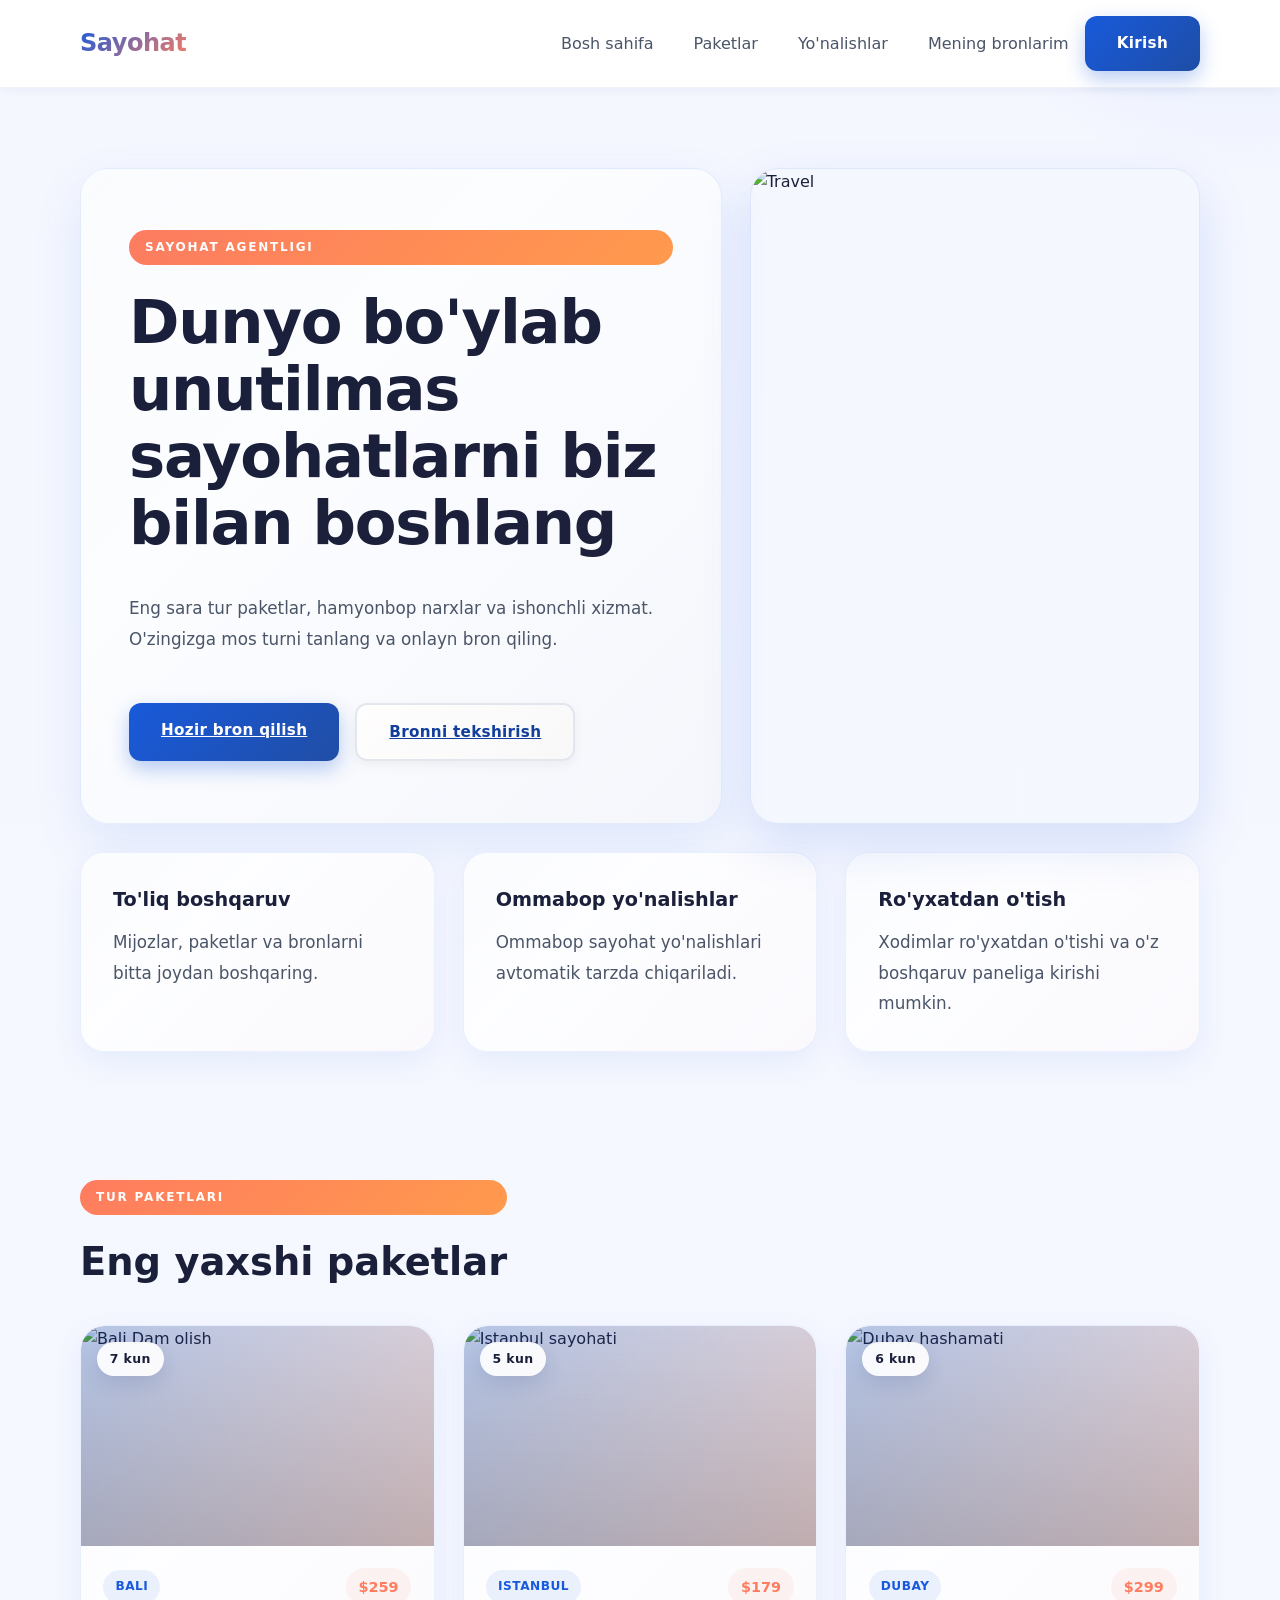
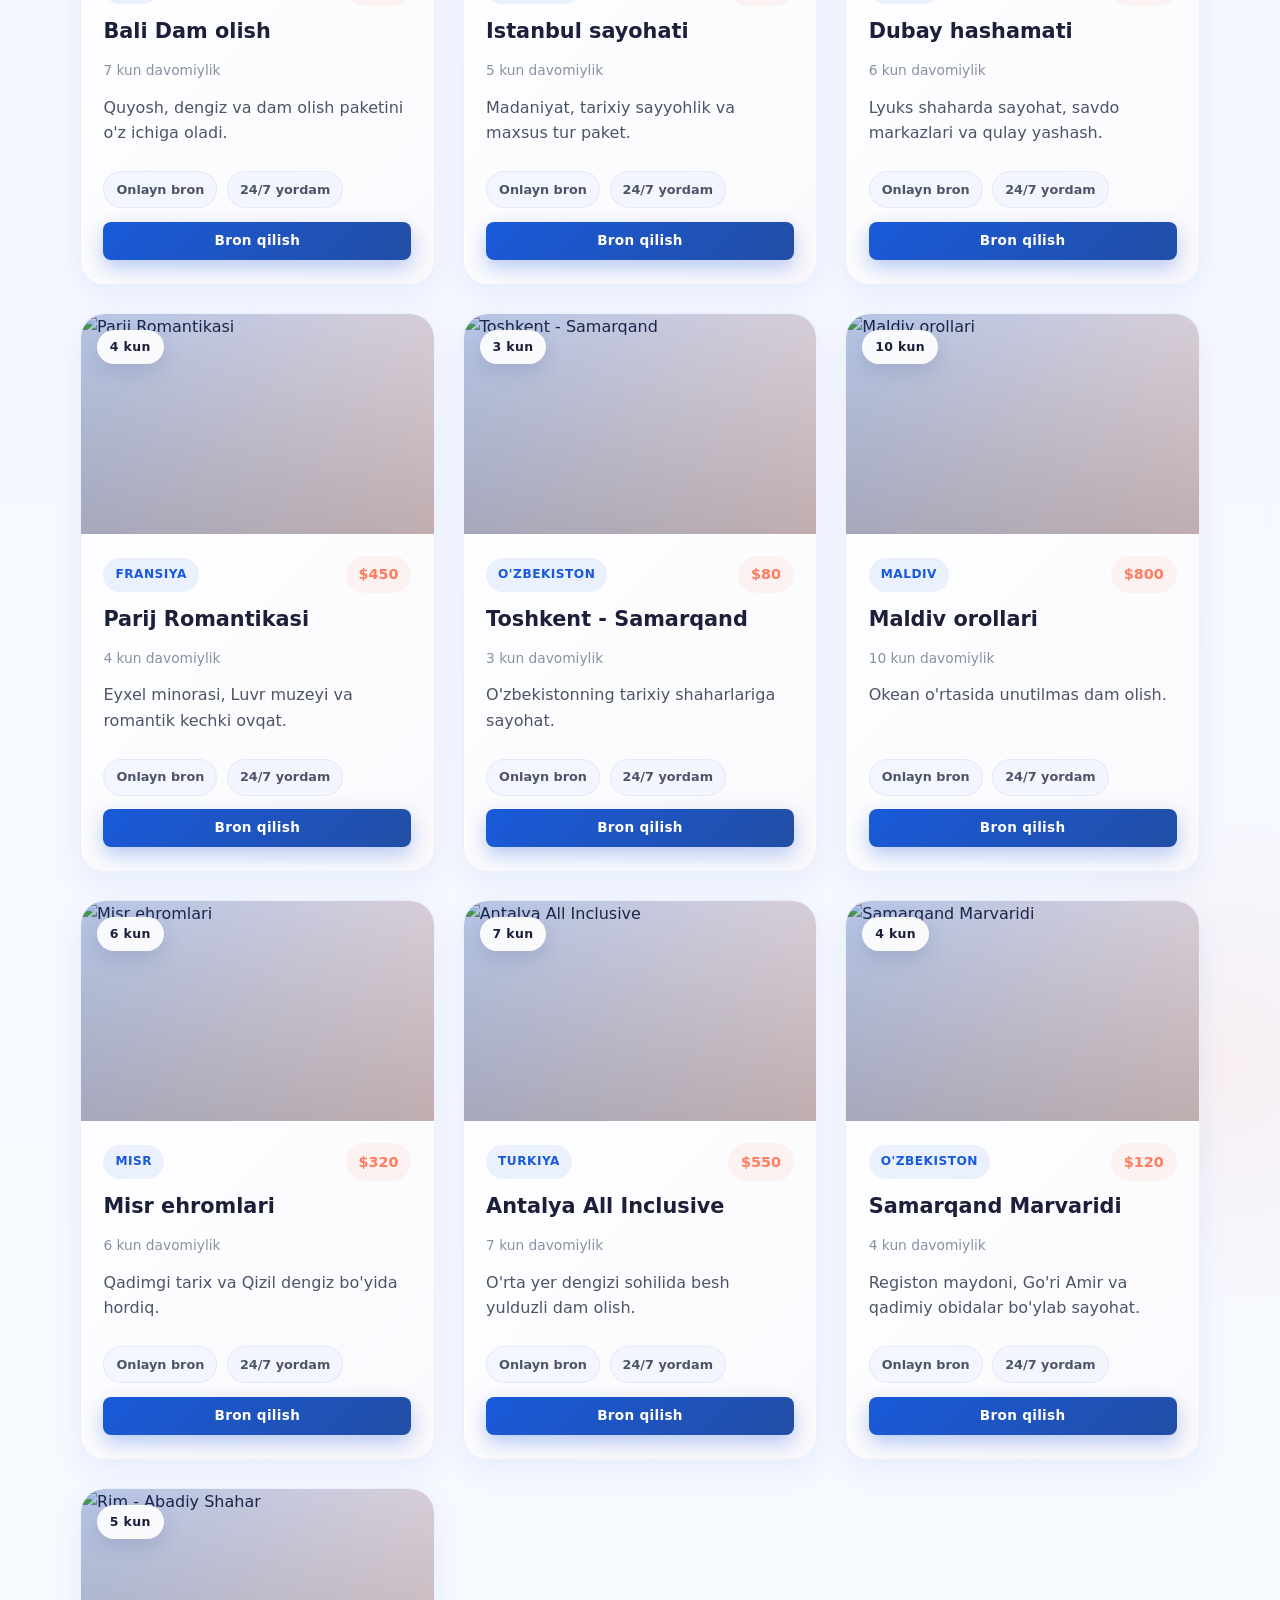
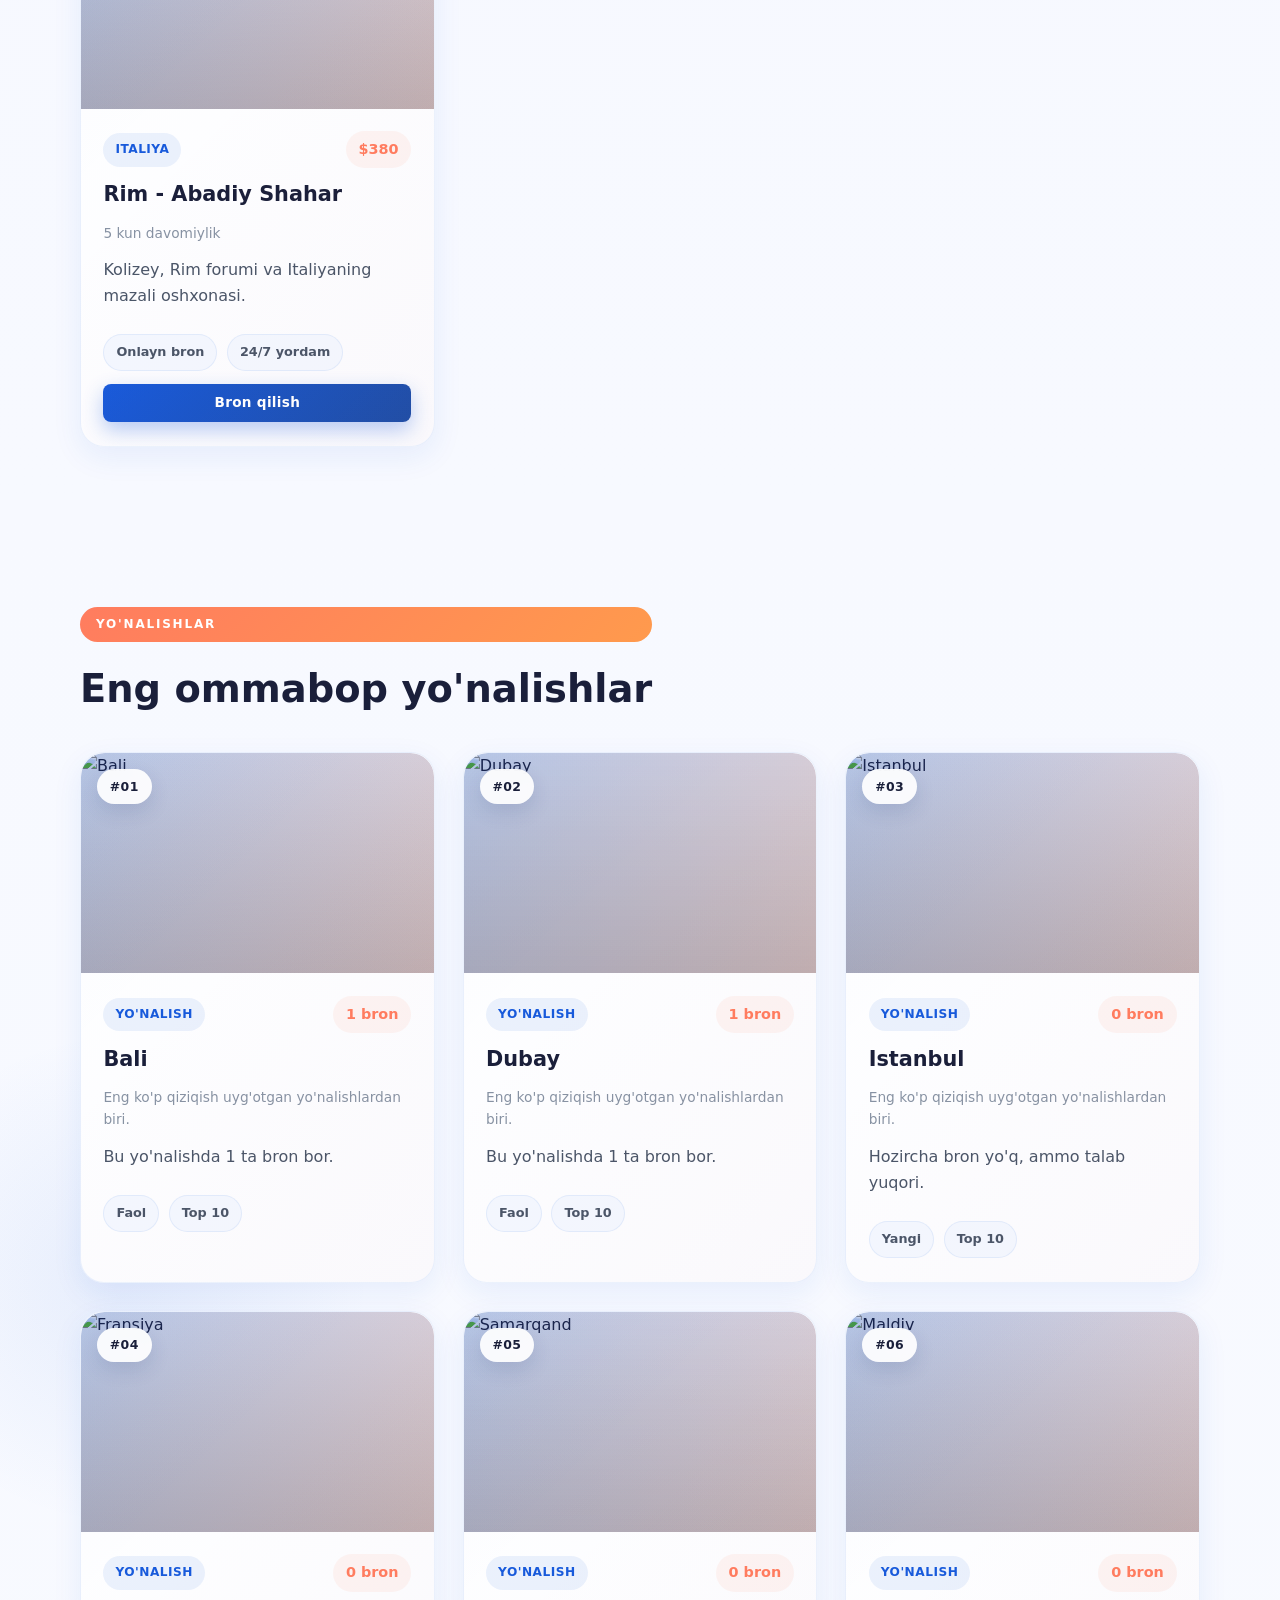
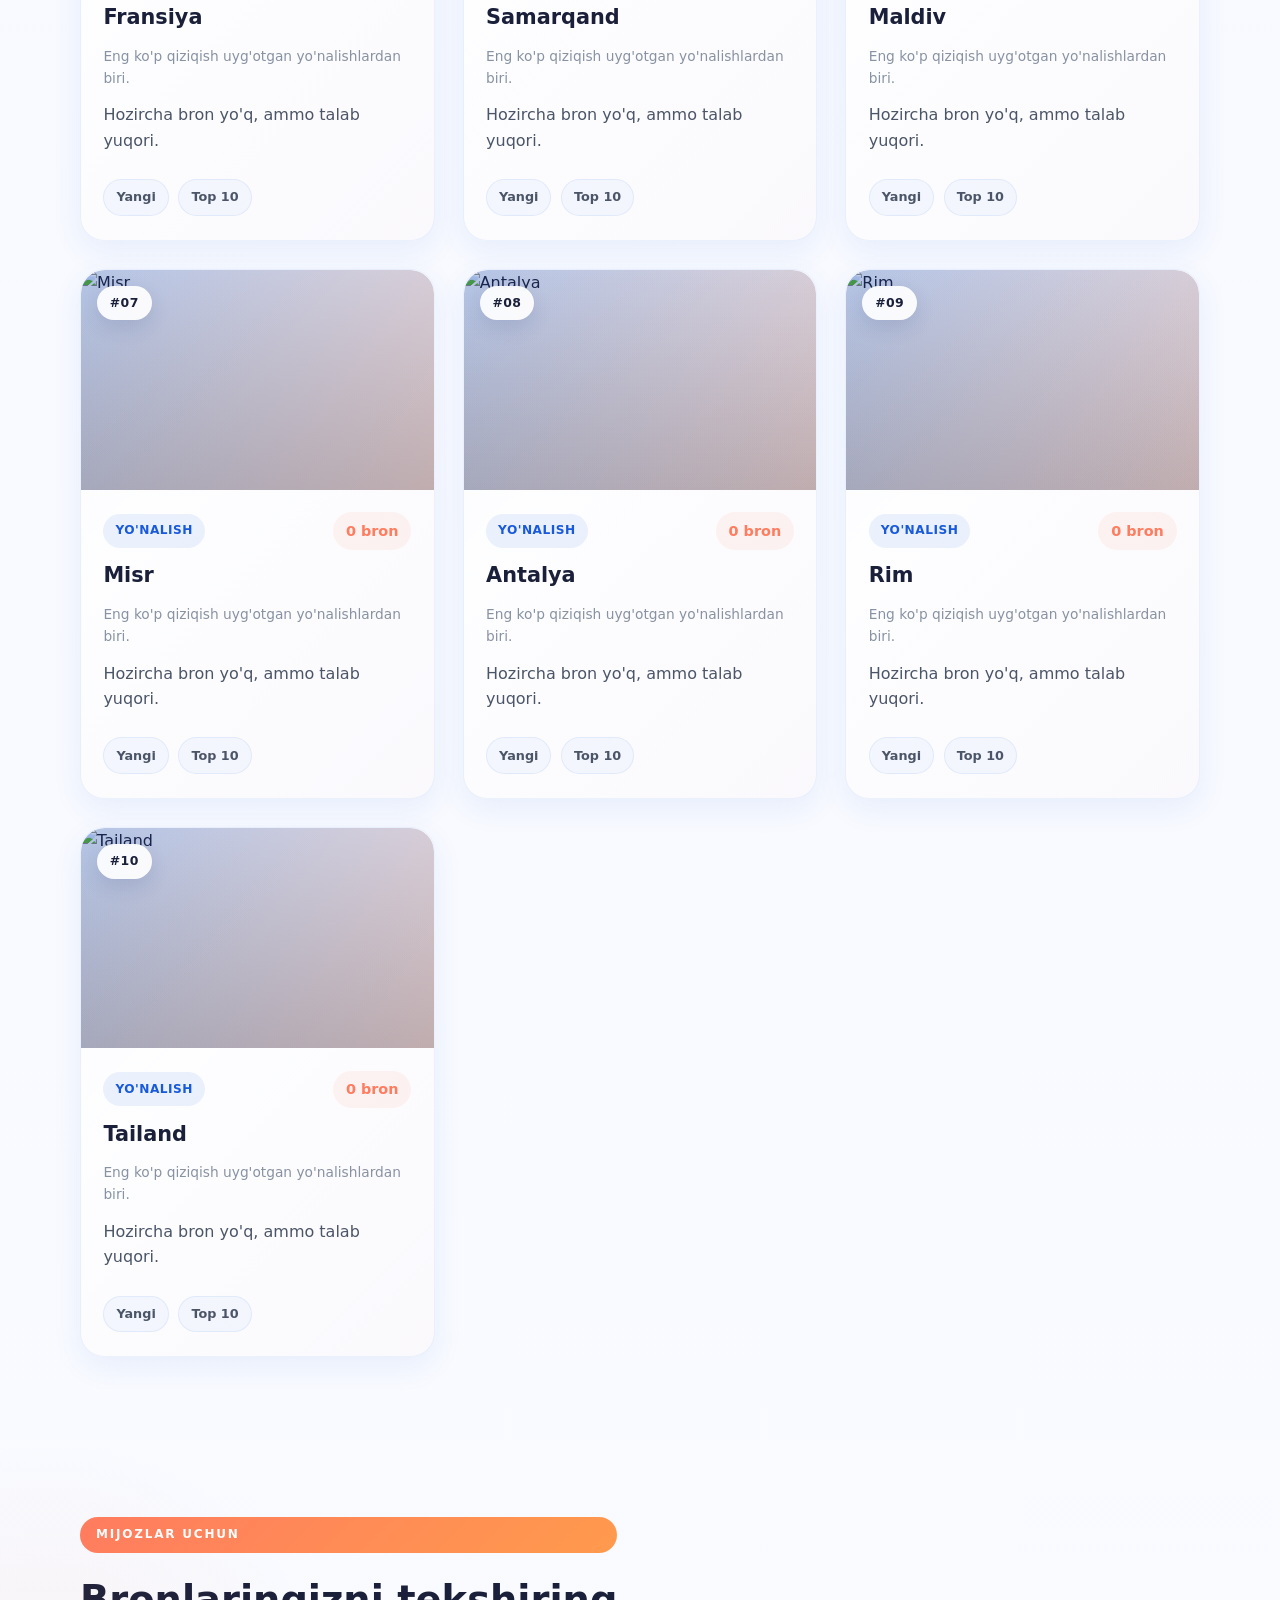
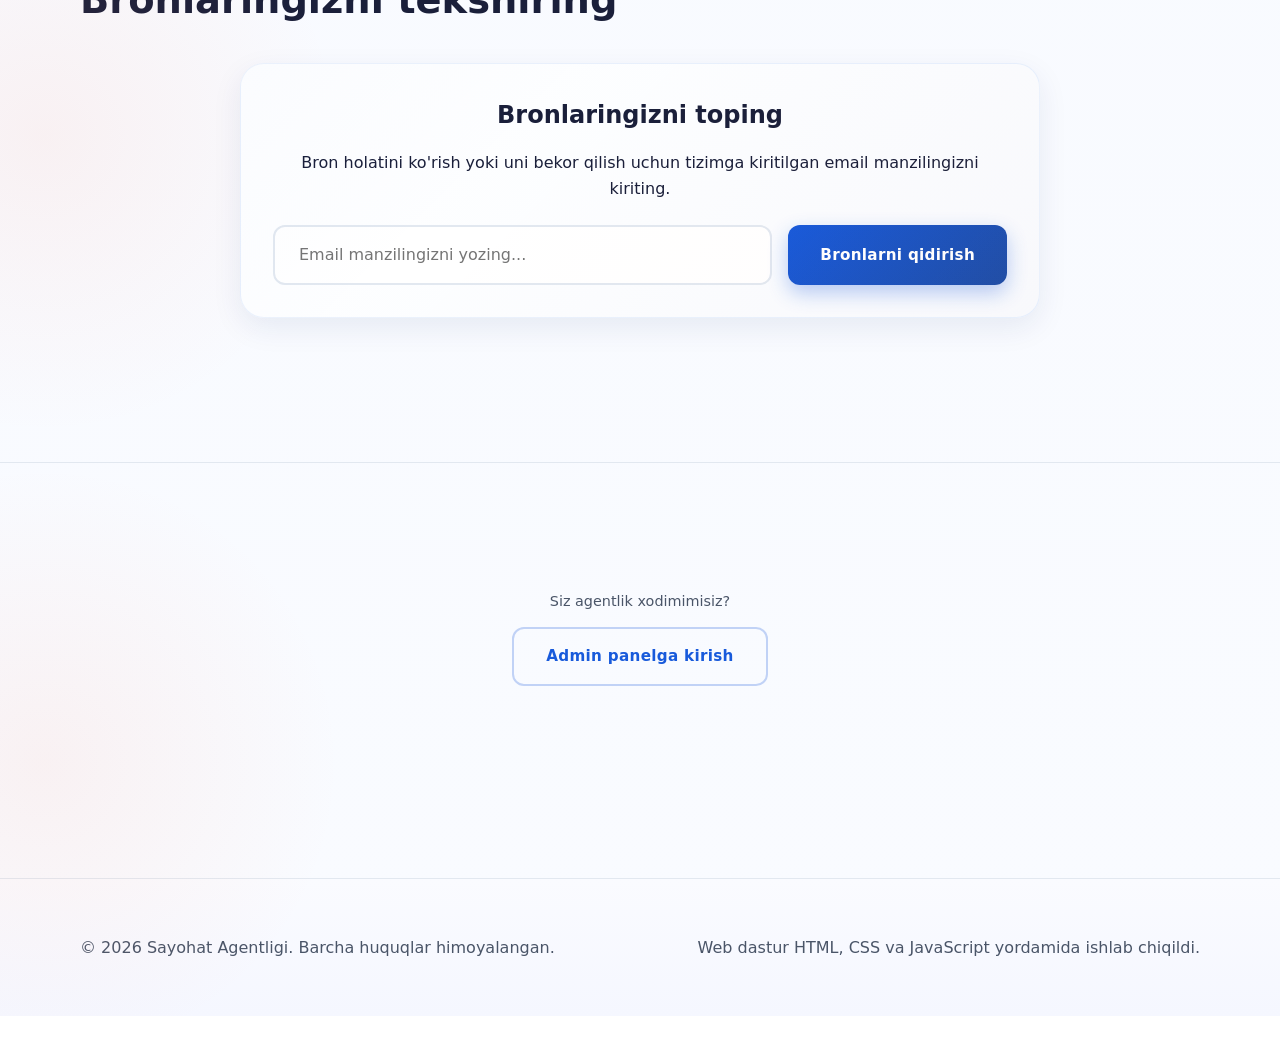
==== commit 68913e81: "Improve travel cards and destination images" ====
--- a/index.html
+++ b/index.html
@@ -4,7 +4,7 @@
 <head>
     <meta charset="UTF-8" />
     <meta name="viewport" content="width=device-width, initial-scale=1.0" />
-    <title>Sayohat Agentligi Boshqaruv Tizimi</title>
+    <title>Sayohat Agentligi</title>
     <link rel="stylesheet" href="styles.css" />
 </head>
 
@@ -47,11 +47,11 @@
                     <p>Mijozlar, paketlar va bronlarni bitta joydan boshqaring.</p>
                 </article>
                 <article class="card mini-card">
-                    <h3>Populyar yo'nalishlar</h3>
+                    <h3>Ommabop yo'nalishlar</h3>
                     <p>Ommabop sayohat yo'nalishlari avtomatik tarzda chiqariladi.</p>
                 </article>
                 <article class="card mini-card">
-                    <h3>Ro'yhatdan o'tish</h3>
+                    <h3>Ro'yxatdan o'tish</h3>
                     <p>Xodimlar ro'yxatdan o'tishi va o'z boshqaruv paneliga kirishi mumkin.</p>
                 </article>
                 <article class="hero-image">
@@ -167,4 +167,4 @@
     <script src="script.js"></script>
 </body>
 
-</html>+</html>
--- a/styles.css
+++ b/styles.css
@@ -13,6 +13,7 @@
     --shadow: 0 20px 50px rgba(15, 41, 99, 0.1);
     --shadow-md: 0 10px 30px rgba(15, 41, 99, 0.08);
     --shadow-sm: 0 4px 12px rgba(15, 41, 99, 0.06);
+    --shadow-lg: 0 24px 60px rgba(15, 41, 99, 0.16);
 }
 
 * {
@@ -1781,4 +1782,272 @@
 
 .sidebar a.active-link:hover {
     transform: none;
-}+}
+
+/* Refined landing-card system */
+.hero-card,
+.mini-card,
+.card,
+.package-card,
+.destination-card,
+.search-card,
+.booking-result-card {
+    position: relative;
+    overflow: hidden;
+}
+
+.hero-card::after,
+.mini-card::after,
+.card::after,
+.package-card::after,
+.destination-card::after,
+.search-card::after {
+    content: '';
+    position: absolute;
+    inset: 0;
+    background: linear-gradient(135deg, rgba(24, 90, 219, 0.02) 0%, transparent 35%, rgba(255, 124, 95, 0.02) 100%);
+    pointer-events: none;
+}
+
+.grid {
+    grid-template-columns: repeat(auto-fit, minmax(250px, 1fr));
+}
+
+.packages .grid,
+.popular-destinations .grid {
+    align-items: stretch;
+}
+
+.card-media,
+.package-card-image,
+.destination-card-image {
+    position: relative;
+    overflow: hidden;
+    min-height: 220px;
+    border-radius: 24px 24px 0 0;
+    background: linear-gradient(135deg, rgba(24, 90, 219, 0.12), rgba(255, 124, 95, 0.12));
+}
+
+.package-card-image img,
+.destination-card-image img {
+    width: 100%;
+    height: 100%;
+    object-fit: cover;
+    transform: scale(1);
+    transition: transform 0.5s ease, filter 0.5s ease;
+    filter: saturate(1.05) contrast(1.02);
+}
+
+.package-card:hover .package-card-image img,
+.destination-card:hover .destination-card-image img {
+    transform: scale(1.08);
+}
+
+.card-overlay {
+    position: absolute;
+    inset: 0;
+    background:
+        linear-gradient(180deg, rgba(10, 18, 40, 0.08) 0%, rgba(10, 18, 40, 0.25) 100%),
+        linear-gradient(135deg, rgba(24, 90, 219, 0.14) 0%, rgba(255, 124, 95, 0.1) 100%);
+}
+
+.card-badge {
+    position: absolute;
+    top: 1rem;
+    left: 1rem;
+    z-index: 2;
+    padding: 0.45rem 0.8rem;
+    border-radius: 999px;
+    background: rgba(255, 255, 255, 0.92);
+    color: var(--text);
+    font-weight: 800;
+    font-size: 0.78rem;
+    letter-spacing: 0.03em;
+    box-shadow: 0 8px 20px rgba(15, 41, 99, 0.12);
+    backdrop-filter: blur(8px);
+}
+
+.card-body,
+.package-card-content,
+.destination-card-content {
+    padding: 1.4rem 1.4rem 1.5rem;
+    display: flex;
+    flex-direction: column;
+    gap: 0.85rem;
+    flex: 1;
+}
+
+.card-top {
+    display: flex;
+    align-items: center;
+    justify-content: space-between;
+    gap: 0.75rem;
+    flex-wrap: wrap;
+}
+
+.card-chip,
+.card-score,
+.card-price,
+.card-stat {
+    display: inline-flex;
+    align-items: center;
+    justify-content: center;
+    border-radius: 999px;
+    font-weight: 700;
+}
+
+.card-chip {
+    padding: 0.45rem 0.75rem;
+    background: rgba(24, 90, 219, 0.08);
+    color: var(--primary);
+    font-size: 0.76rem;
+    letter-spacing: 0.04em;
+    text-transform: uppercase;
+}
+
+.card-score,
+.card-price {
+    padding: 0.45rem 0.8rem;
+    background: rgba(255, 124, 95, 0.08);
+    color: var(--secondary);
+    font-size: 0.9rem;
+}
+
+.card-stats {
+    display: flex;
+    flex-wrap: wrap;
+    gap: 0.6rem;
+}
+
+.card-stat {
+    padding: 0.45rem 0.75rem;
+    background: #f3f7ff;
+    color: var(--text-secondary);
+    font-size: 0.8rem;
+    border: 1px solid rgba(24, 90, 219, 0.08);
+}
+
+.package-card h3,
+.destination-card h3 {
+    margin: 0;
+    font-size: 1.3rem;
+    line-height: 1.25;
+}
+
+.package-card p,
+.destination-card p {
+    margin: 0;
+}
+
+.package-card .small-text,
+.destination-card .small-text {
+    color: var(--muted);
+    font-size: 0.86rem;
+}
+
+.package-card-footer {
+    margin-top: auto;
+    display: flex;
+    justify-content: stretch;
+}
+
+.btn-sm {
+    padding: 0.75rem 1rem;
+    font-size: 0.85rem;
+}
+
+.package-card-footer .btn {
+    width: 100%;
+}
+
+.search-card {
+    background: linear-gradient(135deg, #ffffff 0%, #f8fbff 100%);
+    border: 1px solid rgba(24, 90, 219, 0.08);
+    box-shadow: var(--shadow-md);
+}
+
+.search-header p {
+    margin-bottom: 0;
+}
+
+.booking-search-form {
+    align-items: stretch;
+}
+
+.search-input {
+    min-height: 54px;
+    background: #fff;
+}
+
+.booking-result-card {
+    background: linear-gradient(135deg, #ffffff 0%, #fafbff 100%);
+}
+
+.booking-result-card .booking-result-content {
+    position: relative;
+    z-index: 1;
+}
+
+.booking-result-card .delete-booking-btn {
+    align-self: center;
+}
+
+@media (max-width: 900px) {
+    .card-media,
+    .package-card-image,
+    .destination-card-image {
+        min-height: 200px;
+    }
+}
+
+@media (max-width: 640px) {
+    .card-body,
+    .package-card-content,
+    .destination-card-content {
+        padding: 1.15rem;
+    }
+
+    .card-top {
+        align-items: flex-start;
+    }
+
+    .package-card-footer {
+        justify-content: stretch;
+    }
+
+    .package-card-footer .btn,
+    .booking-result-card .delete-booking-btn {
+        width: 100%;
+    }
+
+    .booking-result-content {
+        flex-direction: column;
+        align-items: stretch;
+    }
+}
+
+@media (max-width: 400px) {
+    .container {
+        width: calc(100% - 1.25rem);
+    }
+
+    .hero-card,
+    .mini-card,
+    .card,
+    .package-card,
+    .destination-card,
+    .search-card {
+        border-radius: 20px;
+    }
+
+    .card-media,
+    .package-card-image,
+    .destination-card-image {
+        min-height: 170px;
+    }
+
+    .card-badge {
+        top: 0.8rem;
+        left: 0.8rem;
+    }
+}
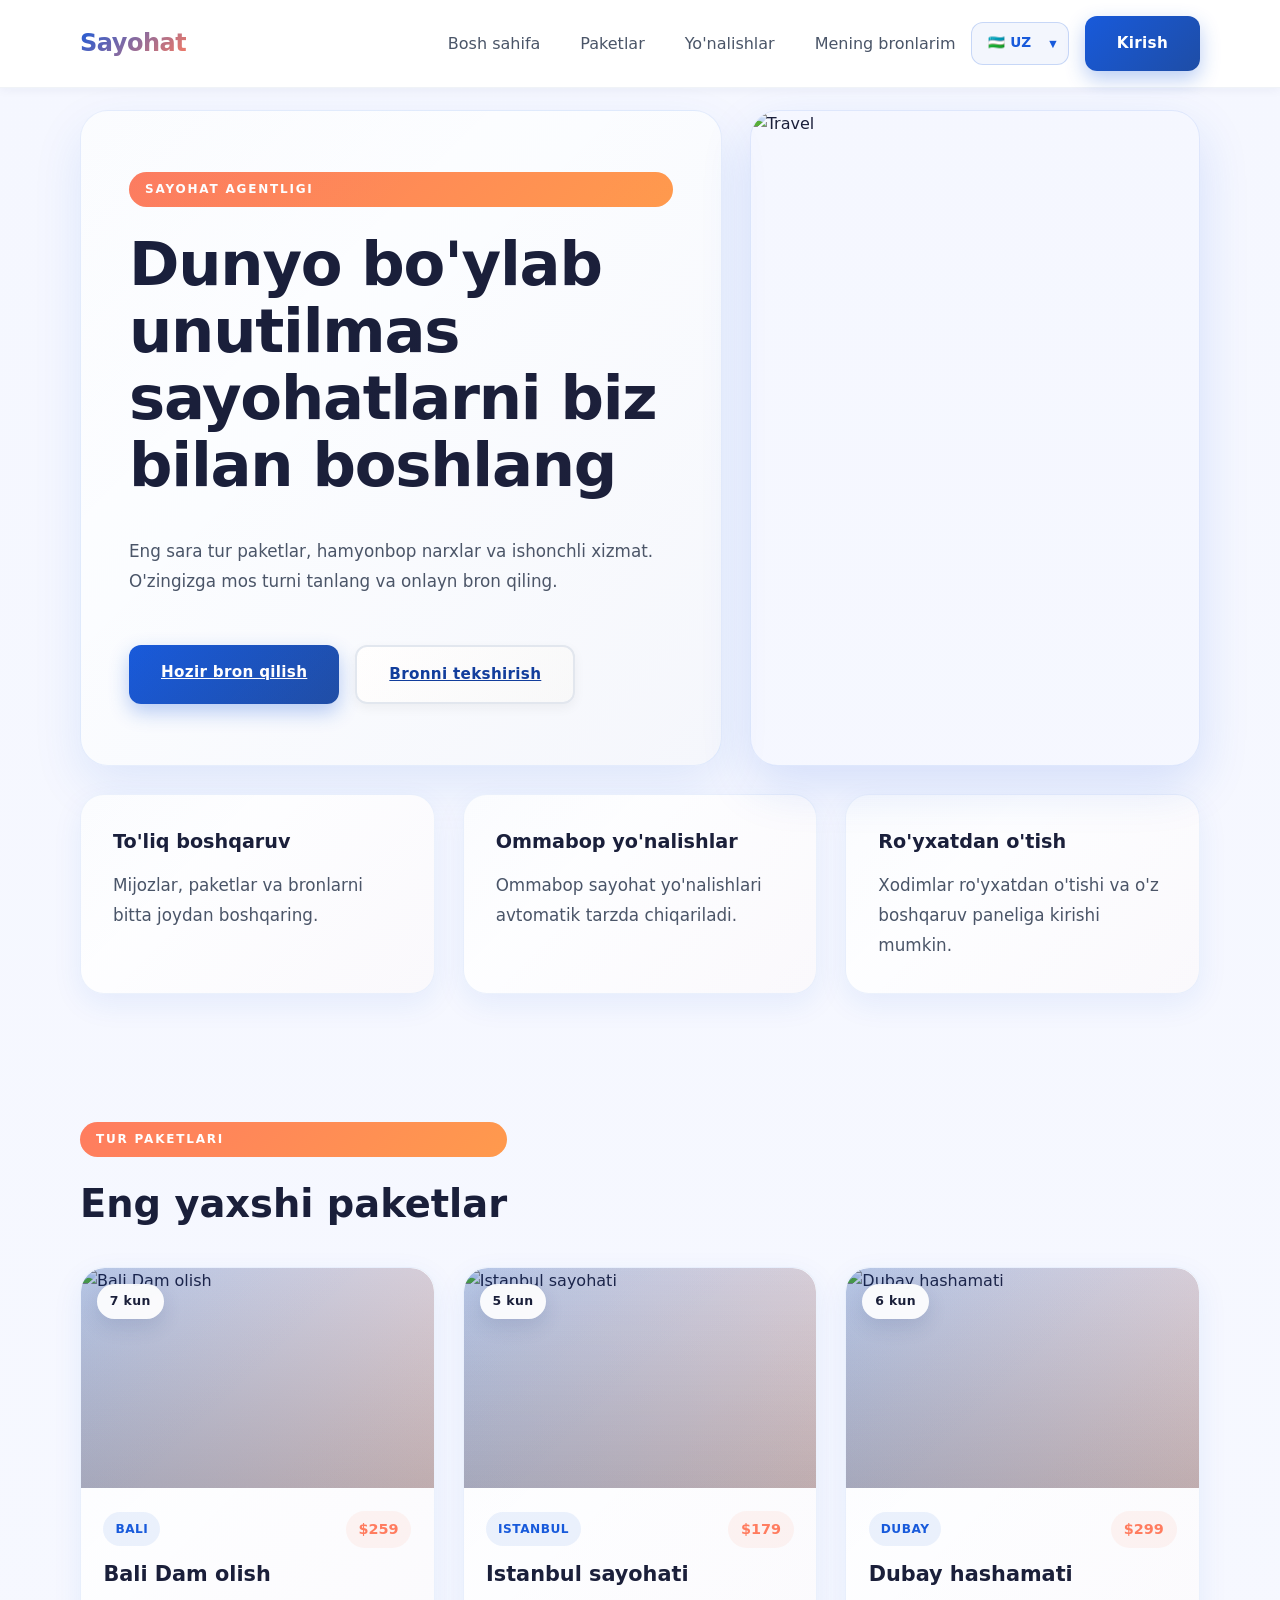
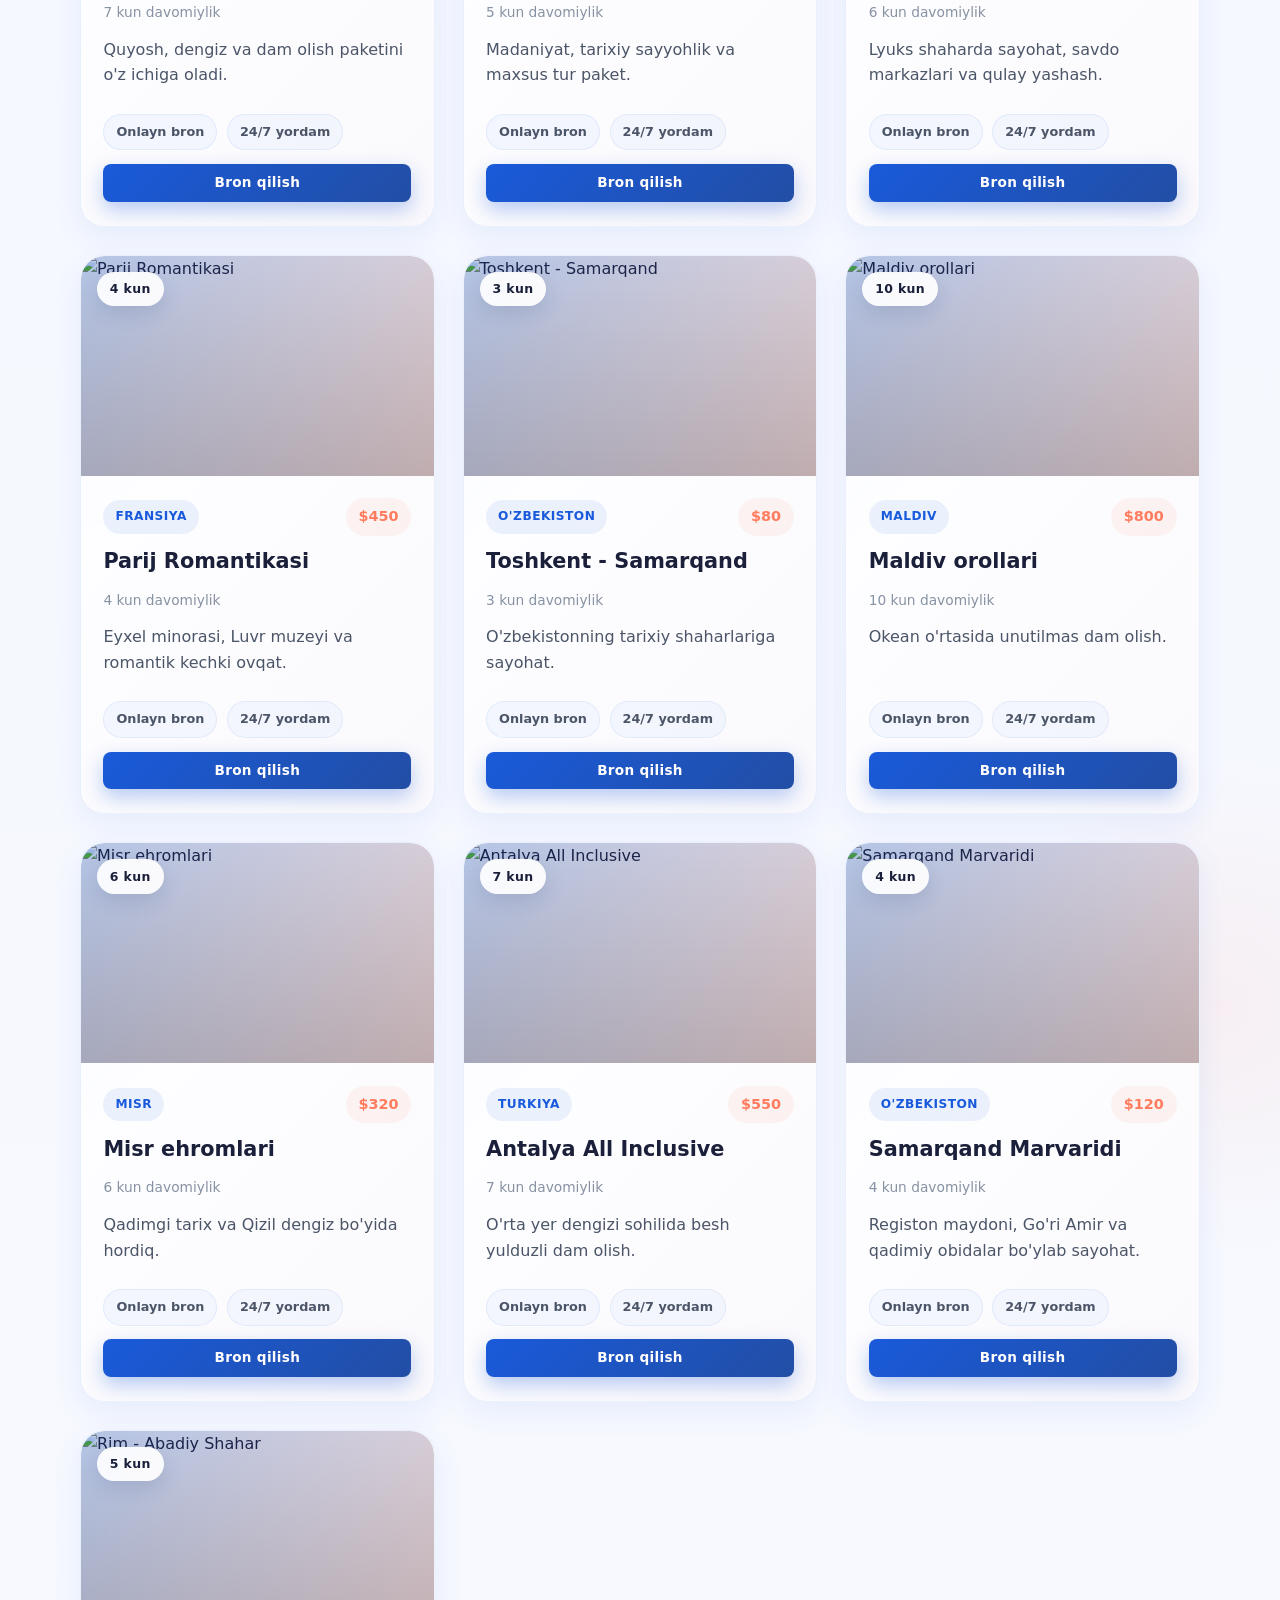
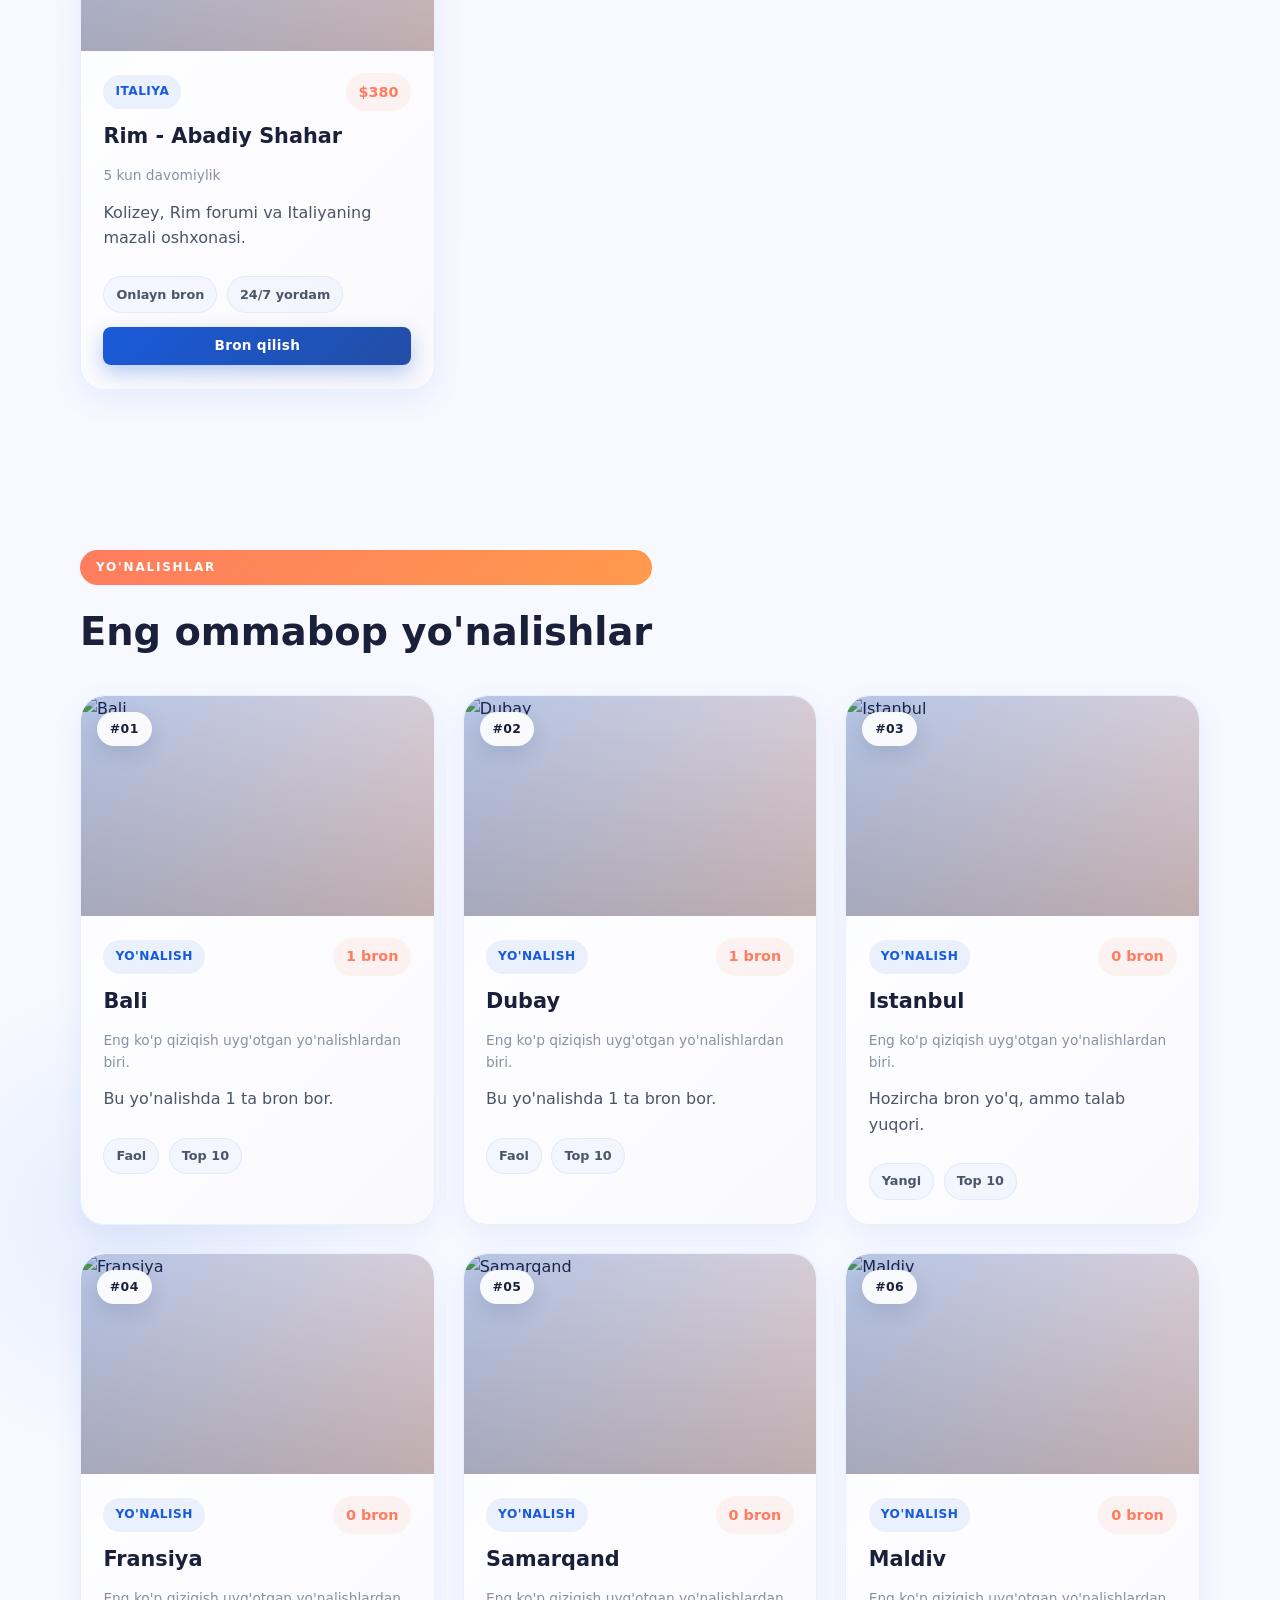
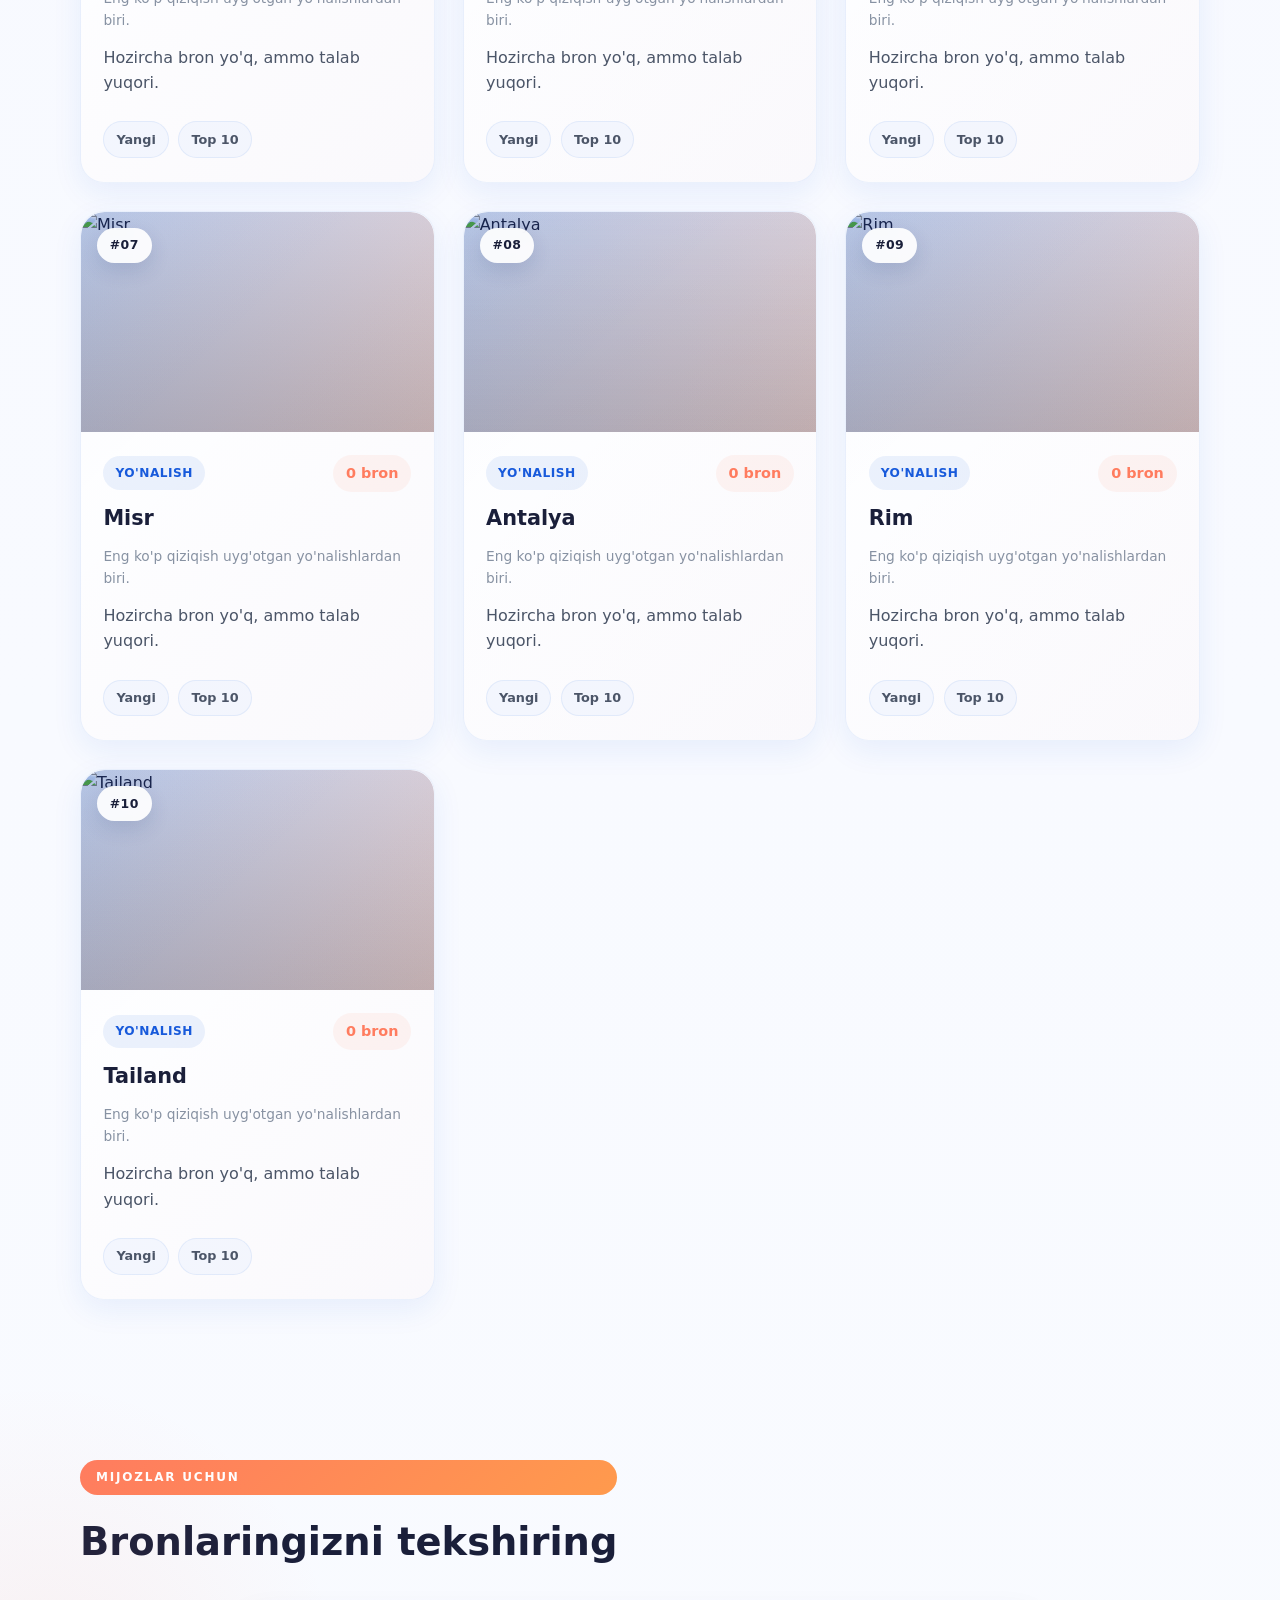
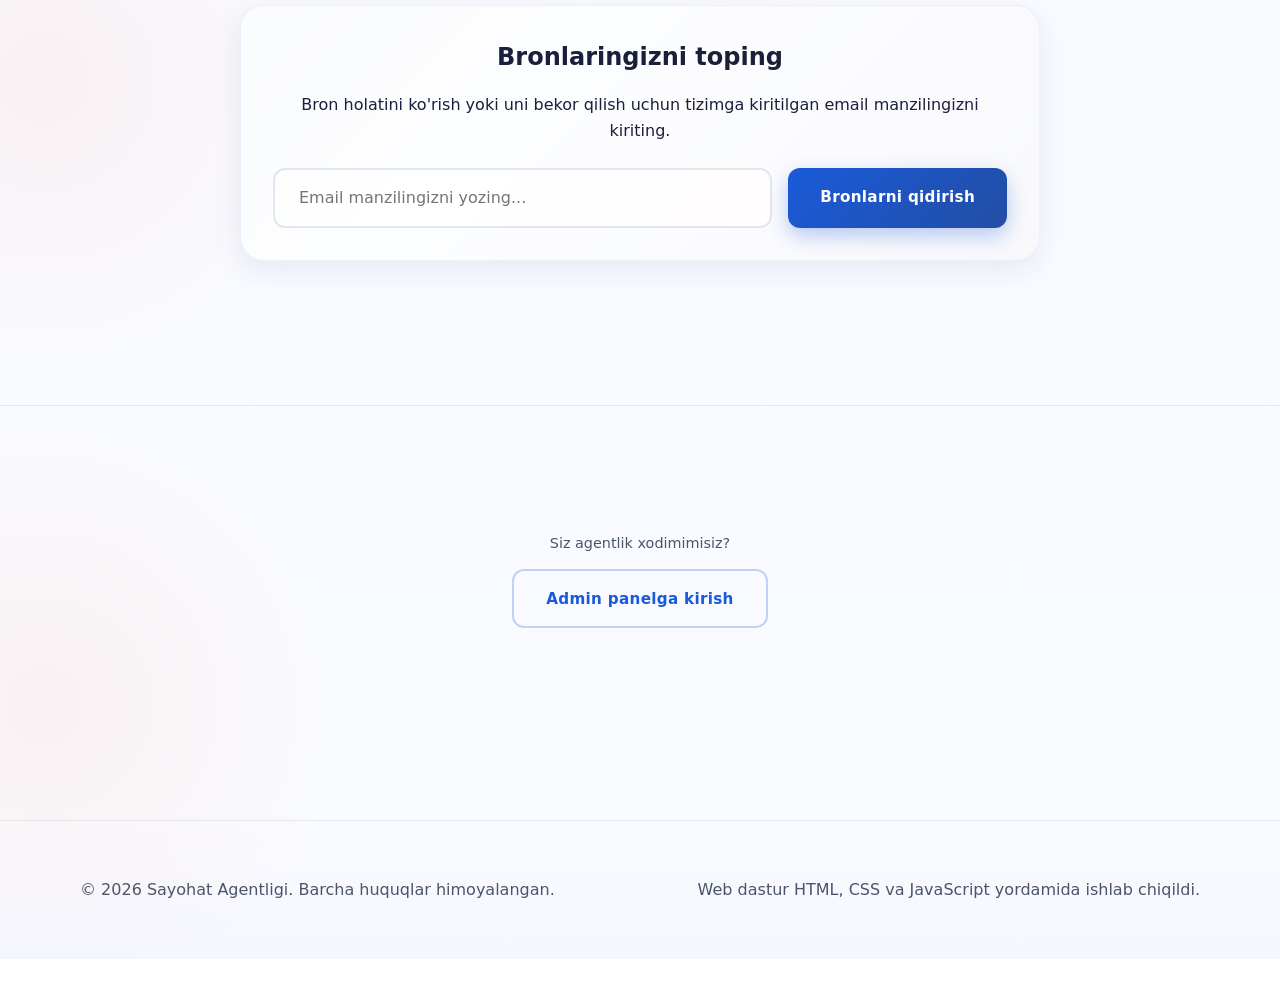
==== commit fb686576: "loyiha language" ====
--- a/index.html
+++ b/index.html
@@ -6,20 +6,29 @@
     <meta name="viewport" content="width=device-width, initial-scale=1.0" />
     <title>Sayohat Agentligi</title>
     <link rel="stylesheet" href="styles.css" />
+    <!-- SweetAlert2 -->
+    <script src="https://cdn.jsdelivr.net/npm/sweetalert2@11"></script>
 </head>
 
 <body>
     <header class="site-header">
         <div class="container header-inner">
-            <div class="brand">Sayohat</div>
+            <div class="brand" data-i18n="logo_text">Sayohat</div>
             <div class="header-actions">
                 <nav class="nav-links">
-                    <a href="#home">Bosh sahifa</a>
-                    <a href="#packages">Paketlar</a>
-                    <a href="#destinations">Yo'nalishlar</a>
-                    <a href="#my-bookings">Mening bronlarim</a>
+                    <a href="#home" data-i18n="nav_home">Bosh sahifa</a>
+                    <a href="#packages" data-i18n="nav_packages">Paketlar</a>
+                    <a href="#destinations" data-i18n="nav_destinations">Yo'nalishlar</a>
+                    <a href="#my-bookings" data-i18n="nav_my_bookings">Mening bronlarim</a>
                 </nav>
-                <button id="open-login" class="btn btn-primary">Kirish</button>
+                <div class="lang-switcher">
+                    <select id="lang-select" class="lang-select">
+                        <option value="uz">🇺🇿 UZ</option>
+                        <option value="ru">🇷🇺 RU</option>
+                        <option value="en">🇺🇸 EN</option>
+                    </select>
+                </div>
+                <button id="open-login" class="btn btn-primary" data-i18n="btn_login">Kirish</button>
                 <!-- Burger Menu Tugmasi -->
                 <button id="menu-toggle" class="menu-toggle" aria-label="Menu">
                     <span></span>
@@ -34,28 +43,31 @@
         <section class="hero" id="home">
             <div class="container landing-grid">
                 <article class="hero-card">
-                    <span class="eyebrow">Sayohat Agentligi</span>
-                    <h1>Dunyo bo'ylab unutilmas sayohatlarni biz bilan boshlang</h1>
-                    <p>Eng sara tur paketlar, hamyonbop narxlar va ishonchli xizmat. O'zingizga mos turni tanlang va onlayn bron qiling.</p>
+                    <span class="eyebrow" data-i18n="hero_eyebrow">Sayohat Agentligi</span>
+                    <h1 data-i18n="hero_h1">Dunyo bo'ylab unutilmas sayohatlarni biz bilan boshlang</h1>
+                    <p data-i18n="hero_p">Eng sara tur paketlar, hamyonbop narxlar va ishonchli xizmat. O'zingizga mos
+                        turni tanlang va onlayn bron qiling.</p>
                     <div class="hero-actions">
-                        <a href="#packages" class="btn btn-primary">Hozir bron qilish</a>
-                        <a href="#my-bookings" class="btn btn-secondary">Bronni tekshirish</a>
+                        <a href="#packages" class="btn btn-primary" data-i18n="hero_btn_book">Hozir bron qilish</a>
+                        <a href="#my-bookings" class="btn btn-secondary" data-i18n="hero_btn_check">Bronni
+                            tekshirish</a>
                     </div>
                 </article>
                 <article class="card mini-card">
-                    <h3>To'liq boshqaruv</h3>
-                    <p>Mijozlar, paketlar va bronlarni bitta joydan boshqaring.</p>
+                    <h3 data-i18n="mini_mgmt_h3">To'liq boshqaruv</h3>
+                    <p data-i18n="mini_mgmt_p">Mijozlar, paketlar va bronlarni bitta joydan boshqaring.</p>
                 </article>
                 <article class="card mini-card">
-                    <h3>Ommabop yo'nalishlar</h3>
-                    <p>Ommabop sayohat yo'nalishlari avtomatik tarzda chiqariladi.</p>
+                    <h3 data-i18n="mini_dest_h3">Ommabop yo'nalishlar</h3>
+                    <p data-i18n="mini_dest_p">Ommabop sayohat yo'nalishlari avtomatik tarzda chiqariladi.</p>
                 </article>
                 <article class="card mini-card">
-                    <h3>Ro'yxatdan o'tish</h3>
-                    <p>Xodimlar ro'yxatdan o'tishi va o'z boshqaruv paneliga kirishi mumkin.</p>
+                    <h3 data-i18n="mini_reg_h3">Ro'yxatdan o'tish</h3>
+                    <p data-i18n="mini_reg_p">Xodimlar ro'yxatdan o'tishi va o'z boshqaruv paneliga kirishi mumkin.</p>
                 </article>
                 <article class="hero-image">
-                    <img src="https://uzbekistan.travel/storage/app/media/Rasmlar/Samarqand/umumiy/cropped-images/shutterstock_1401921575-0-0-0-0-1738745845.jpg" alt="Travel" />
+                    <img src="https://uzbekistan.travel/storage/app/media/Rasmlar/Samarqand/umumiy/cropped-images/shutterstock_1401921575-0-0-0-0-1738745845.jpg"
+                        alt="Travel" />
                 </article>
             </div>
         </section>
@@ -64,8 +76,8 @@
             <div class="container">
                 <div class="section-header">
                     <div>
-                        <span class="eyebrow">Tur paketlari</span>
-                        <h2>Eng yaxshi paketlar</h2>
+                        <span class="eyebrow" data-i18n="pkgs_eyebrow">Tur paketlari</span>
+                        <h2 data-i18n="pkgs_h2">Eng yaxshi paketlar</h2>
                     </div>
                 </div>
                 <div id="package-list" class="grid"></div>
@@ -76,8 +88,8 @@
             <div class="container">
                 <div class="section-header">
                     <div>
-                        <span class="eyebrow">Yo'nalishlar</span>
-                        <h2>Eng ommabop yo'nalishlar</h2>
+                        <span class="eyebrow" data-i18n="dests_eyebrow">Yo'nalishlar</span>
+                        <h2 data-i18n="dests_h2">Eng ommabop yo'nalishlar</h2>
                     </div>
                 </div>
                 <div id="destination-list" class="grid"></div>
@@ -87,19 +99,22 @@
         <section class="dashboard" id="my-bookings">
             <div class="container section-header">
                 <div>
-                    <span class="eyebrow">Mijozlar uchun</span>
-                    <h2>Bronlaringizni tekshiring</h2>
+                    <span class="eyebrow" data-i18n="check_eyebrow">Mijozlar uchun</span>
+                    <h2 data-i18n="check_h2">Bronlaringizni tekshiring</h2>
                 </div>
             </div>
             <div class="container">
                 <div class="search-card card">
                     <div class="search-header">
-                        <h3>Bronlaringizni toping</h3>
-                        <p>Bron holatini ko'rish yoki uni bekor qilish uchun tizimga kiritilgan email manzilingizni kiriting.</p>
+                        <h3 data-i18n="check_search_h3">Bronlaringizni toping</h3>
+                        <p data-i18n="check_search_p">Bron holatini ko'rish yoki uni bekor qilish uchun tizimga
+                            kiritilgan email manzilingizni kiriting.</p>
                     </div>
                     <div class="booking-search-form">
-                        <input type="email" id="check-email" class="search-input" placeholder="Email manzilingizni yozing..." />
-                        <button id="search-bookings-btn" class="btn btn-primary">Bronlarni qidirish</button>
+                        <input type="email" id="check-email" class="search-input"
+                            placeholder="Email manzilingizni yozing..." />
+                        <button id="search-bookings-btn" class="btn btn-primary" data-i18n="check_btn">Bronlarni
+                            qidirish</button>
                     </div>
                 </div>
                 <div id="my-bookings-results" class="grid">
@@ -110,38 +125,38 @@
 
         <!-- Admin qismi faqat xodimlar uchun, pastroqqa tushirildi yoki yashirildi -->
         <section class="dashboard admin-section" id="admin-section">
-             <div class="container admin-container">
-                <p class="small-text">Siz agentlik xodimimisiz?</p>
-                <button id="open-login-2" class="btn btn-link">Admin panelga kirish</button>
-             </div>
+            <div class="container admin-container">
+                <p class="small-text" data-i18n="admin_p">Siz agentlik xodimimisiz?</p>
+                <button id="open-login-2" class="btn btn-link" data-i18n="admin_btn">Admin panelga kirish</button>
+            </div>
         </section>
     </main>
 
     <footer class="site-footer">
         <div class="container footer-inner">
-            <p>&copy; 2026 Sayohat Agentligi. Barcha huquqlar himoyalangan.</p>
-            <p>Web dastur HTML, CSS va JavaScript yordamida ishlab chiqildi.</p>
+            <p data-i18n="footer_copy">&copy; 2026 Sayohat Agentligi. Barcha huquqlar himoyalangan.</p>
+            <p data-i18n="footer_dev">Web dastur HTML, CSS va JavaScript yordamida ishlab chiqildi.</p>
         </div>
     </footer>
 
     <div id="modal" class="modal hidden">
         <div class="modal-content">
             <div class="modal-header">
-                <h3 id="modal-title">Kirish</h3>
+                <h3 id="modal-title" data-i18n="modal_login">Kirish</h3>
                 <button id="close-modal" class="close-btn">×</button>
             </div>
             <div class="modal-body">
                 <form id="auth-form" class="auth-form">
                     <div class="form-group">
-                        <label for="employee-name">Ismingiz</label>
+                        <label for="employee-name" data-i18n="label_name">Ismingiz</label>
                         <input type="text" id="employee-name" required />
                     </div>
                     <div class="form-group">
-                        <label for="employee-email">Email</label>
+                        <label for="employee-email" data-i18n="label_email">Email</label>
                         <input type="email" id="employee-email" required />
                     </div>
                     <div class="form-group">
-                        <label for="employee-password">Parol</label>
+                        <label for="employee-password" data-i18n="label_password">Parol</label>
                         <input type="password" id="employee-password" required minlength="6" />
                     </div>
                     <div class="form-actions">
@@ -157,7 +172,7 @@
     <div id="edit-modal" class="modal hidden">
         <div class="modal-content">
             <div class="modal-header">
-                <h3 id="edit-title">Elementni tahrirlash</h3>
+                <h3 id="edit-title" data-i18n="modal_edit">Elementni tahrirlash</h3>
                 <button id="close-edit-modal" class="close-btn">×</button>
             </div>
             <div class="modal-body" id="edit-body"></div>
@@ -167,4 +182,4 @@
     <script src="script.js"></script>
 </body>
 
-</html>
+</html>
--- a/styles.css
+++ b/styles.css
@@ -103,9 +103,11 @@
 .site-header {
     background: rgba(255, 255, 255, 0.95);
     backdrop-filter: blur(10px);
-    position: sticky;
+    position: fixed;
     top: 0;
-    z-index: 20;
+    left: 0;
+    width: 100%;
+    z-index: 1000;
     border-bottom: 1px solid rgba(226, 232, 240, 0.5);
     box-shadow: 0 2px 10px rgba(15, 41, 99, 0.05);
 }
@@ -171,6 +173,52 @@
     display: flex;
     align-items: center;
     gap: 1rem;
+}
+
+/* Custom Language Switcher */
+.lang-switcher {
+    position: relative;
+    display: flex;
+    align-items: center;
+}
+
+.lang-select {
+    appearance: none;
+    -webkit-appearance: none;
+    -moz-appearance: none;
+    background: rgba(24, 90, 219, 0.05);
+    color: var(--primary);
+    border: 1.5px solid rgba(24, 90, 219, 0.2);
+    padding: 0.6rem 2.2rem 0.6rem 1rem;
+    border-radius: 12px;
+    font-size: 0.85rem;
+    font-weight: 700;
+    cursor: pointer;
+    transition: all 0.3s ease;
+    outline: none;
+    min-width: 90px;
+}
+
+.lang-select:hover {
+    background: rgba(24, 90, 219, 0.1);
+    border-color: var(--primary);
+    transform: translateY(-1px);
+}
+
+.lang-switcher::after {
+    content: '▼';
+    font-size: 0.6rem;
+    color: var(--primary);
+    position: absolute;
+    right: 12px;
+    pointer-events: none;
+}
+
+.lang-select option {
+    background: white;
+    color: var(--text);
+    font-weight: 600;
+    padding: 10px;
 }
 
 .menu-toggle {
@@ -278,6 +326,7 @@
     gap: 1.75rem;
     position: relative;
     z-index: 1;
+    margin-top: 30px;
 }
 
 .hero-card {
@@ -336,13 +385,6 @@
     transition: all 0.4s cubic-bezier(0.4, 0, 0.2, 1);
     position: relative;
     overflow: hidden;
-}
-
-.mini-card {
-    border-radius: 20px;
-    /* Paket kartalari bilan moslik */
-    border-radius: 20px;
-    /* Paket kartalari bilan moslik */
 }
 
 .mini-card::before {
@@ -528,15 +570,11 @@
     transition: all 0.4s cubic-bezier(0.4, 0, 0.2, 1);
     height: 100%;
     /* Barcha kartalar bir xil balandlikda bo'lishi uchun */
-    height: 100%;
-    /* Barcha kartalar bir xil balandlikda bo'lishi uchun */
     display: flex;
     flex-direction: column;
     overflow: hidden;
     padding: 0;
     /* Ichki paddingni kontentga o'tkazamiz */
-    padding: 0;
-    /* Ichki paddingni kontentga o'tkazamiz */
 }
 
 .package-card:hover,
@@ -548,12 +586,6 @@
 .package-card-image,
 .destination-card-image {
     width: 100%;
-    height: 180px;
-    /* Rasmlar uchun qat'iy balandlik */
-    height: 155px;
-    /* Rasmlar balandligi qisqartirildi */
-    height: 180px;
-    /* Rasmlar uchun qat'iy balandlik */
     height: 155px;
     /* Rasmlar balandligi qisqartirildi */
     overflow: hidden;
@@ -578,12 +610,6 @@
 
 .package-card-content,
 .destination-card-content {
-    padding: 1.5rem;
-    /* Kontentga padding qo'shamiz */
-    padding: 1.25rem;
-    /* Padding yanada ixcham qilindi */
-    padding: 1.5rem;
-    /* Kontentga padding qo'shamiz */
     padding: 1.25rem;
     /* Padding yanada ixcham qilindi */
     flex-grow: 1;
@@ -602,8 +628,6 @@
 
 .package-card-content p:not(.small-text),
 .destination-card-content p:not(.small-text) {
-    margin-bottom: 0.75rem;
-    /* Tavsif ostidagi bo'shliq */
     margin-bottom: 0.75rem;
     /* Tavsif ostidagi bo'shliq */
 }
@@ -1993,6 +2017,7 @@
 }
 
 @media (max-width: 900px) {
+
     .card-media,
     .package-card-image,
     .destination-card-image {
@@ -2001,6 +2026,7 @@
 }
 
 @media (max-width: 640px) {
+
     .card-body,
     .package-card-content,
     .destination-card-content {
@@ -2050,4 +2076,4 @@
         top: 0.8rem;
         left: 0.8rem;
     }
-}
+}
